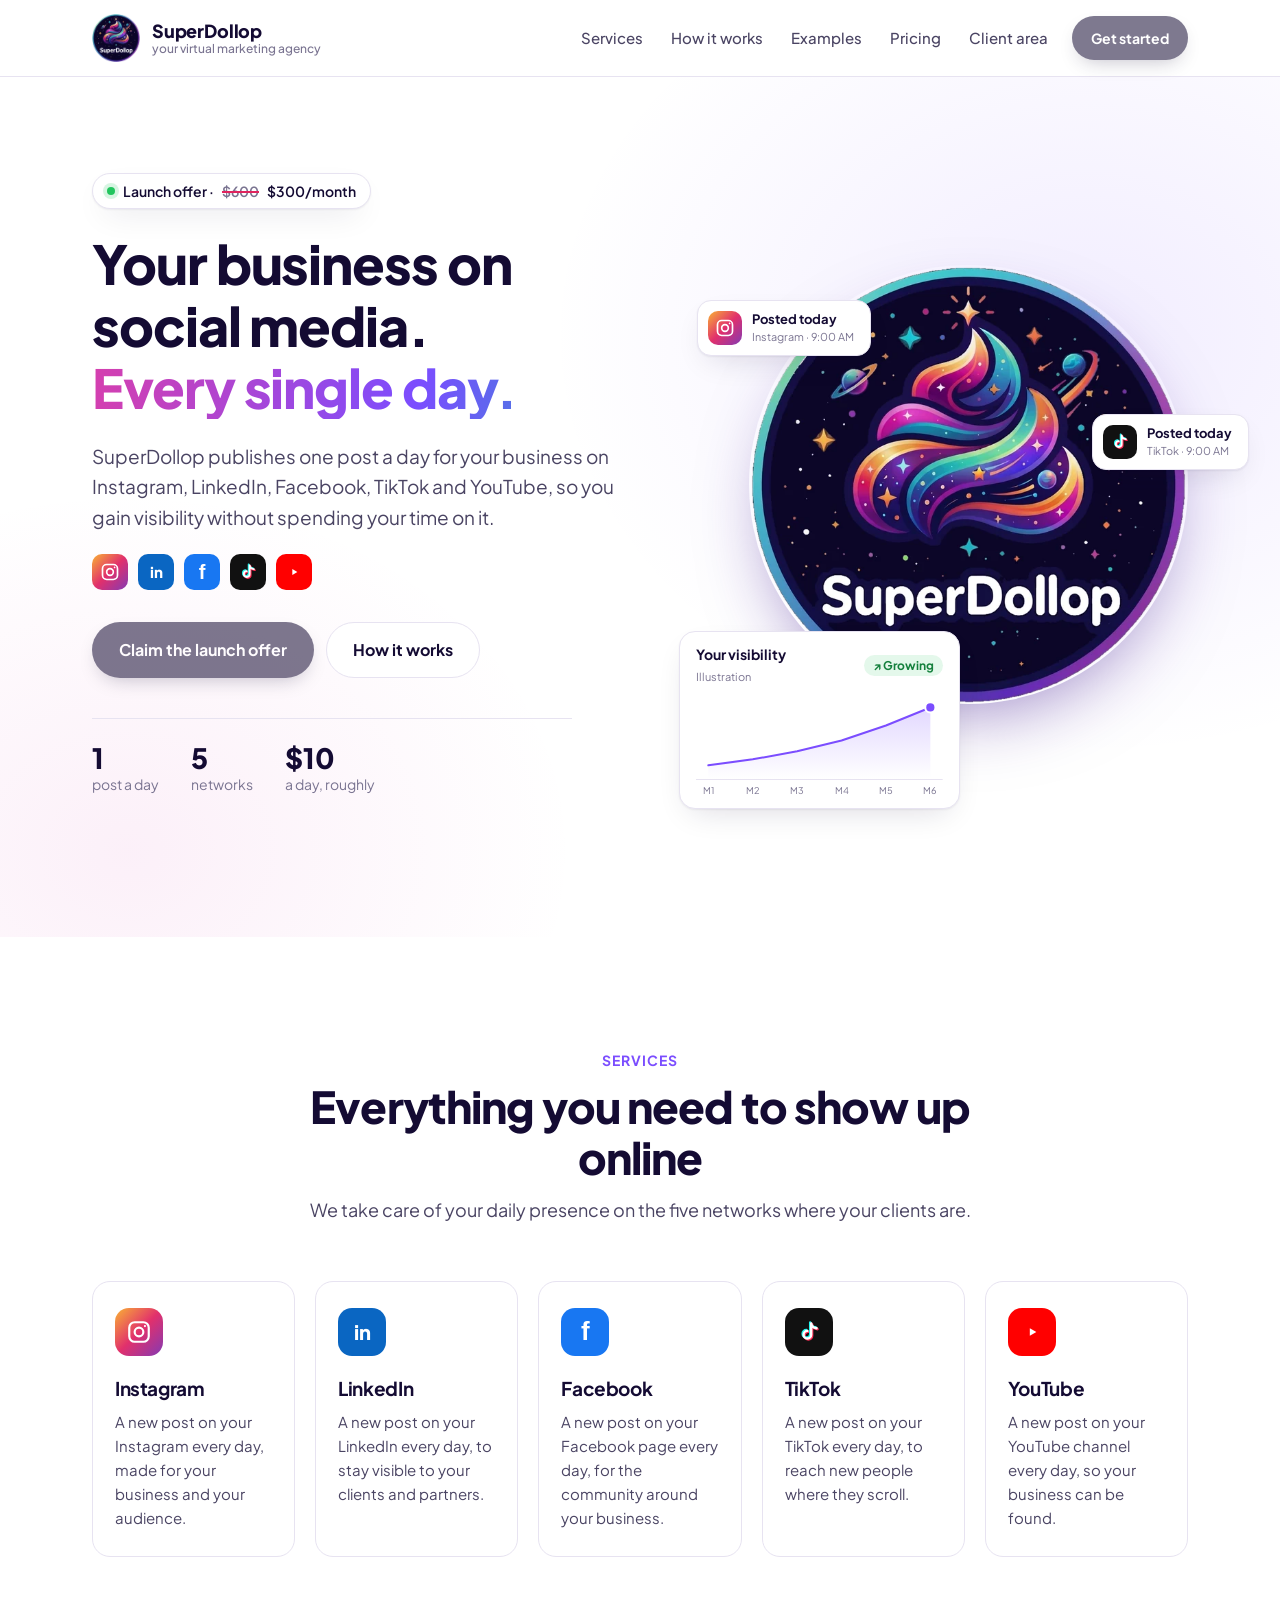
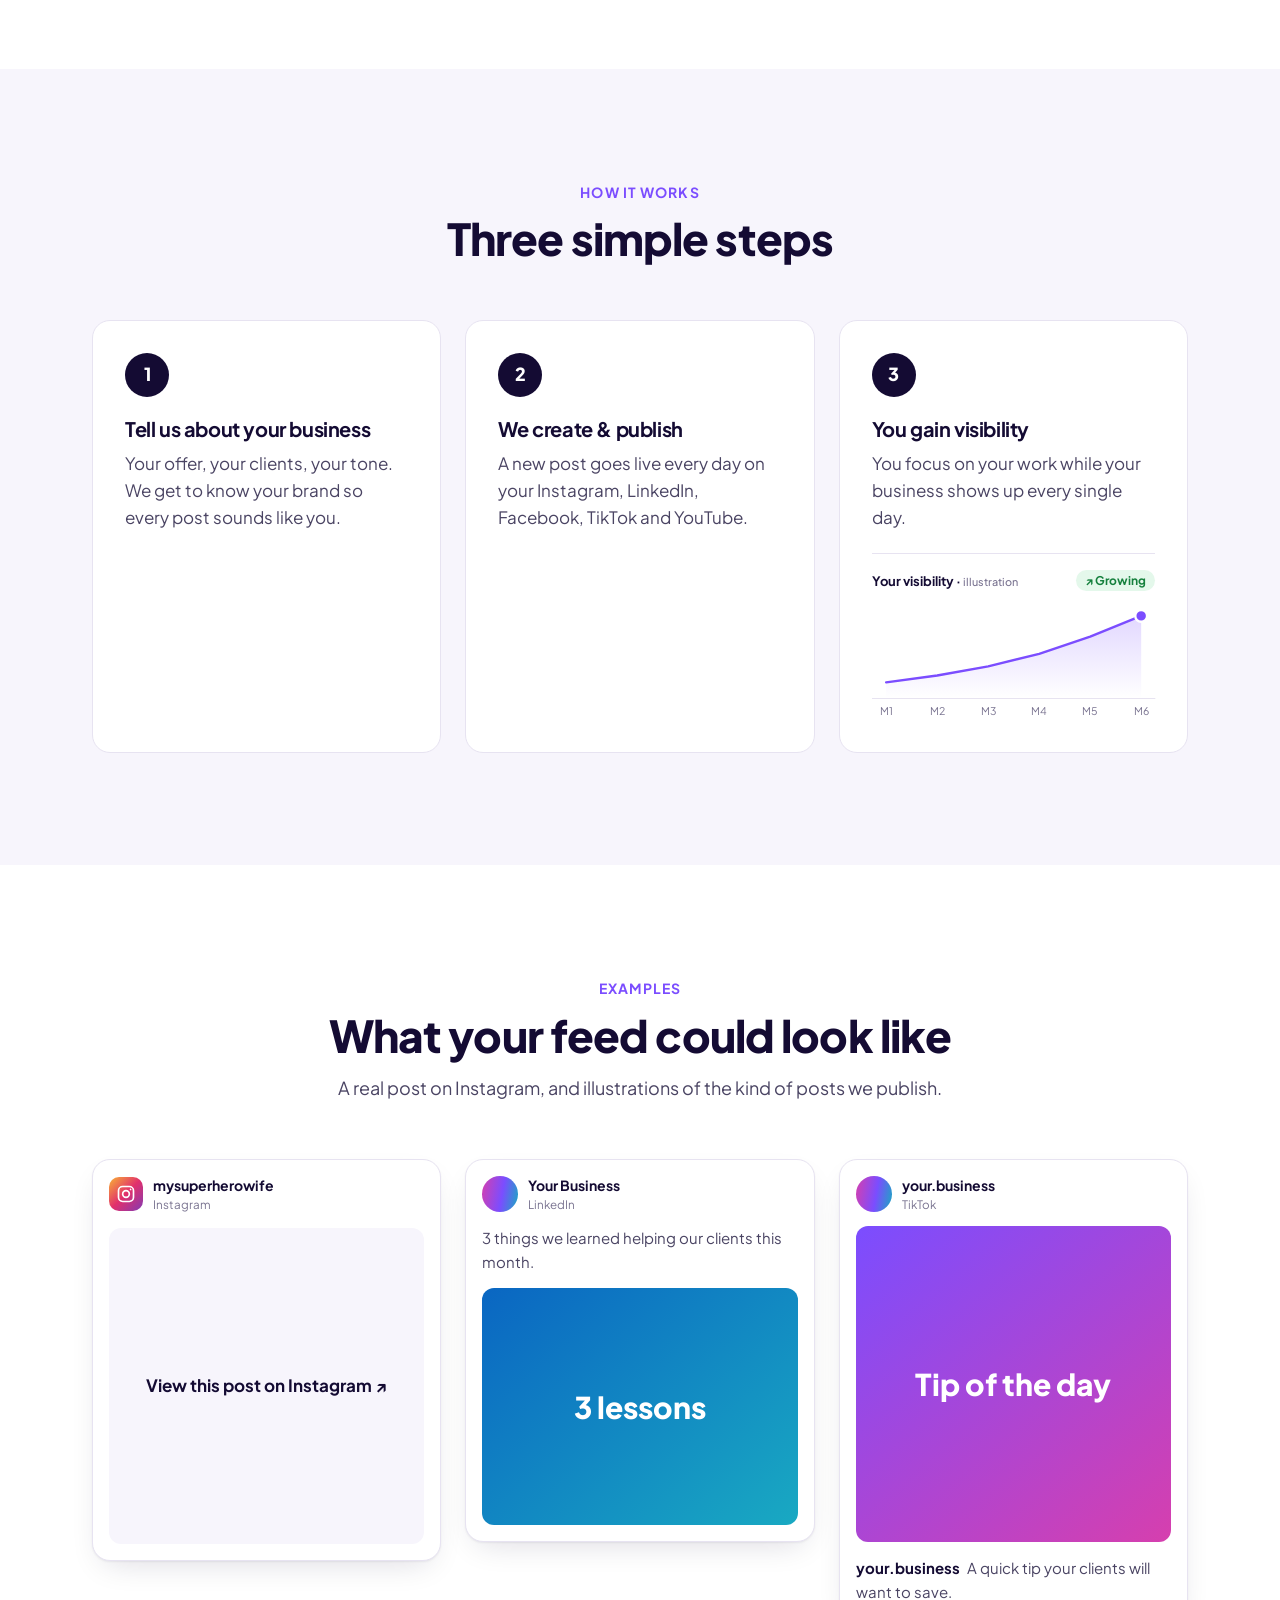
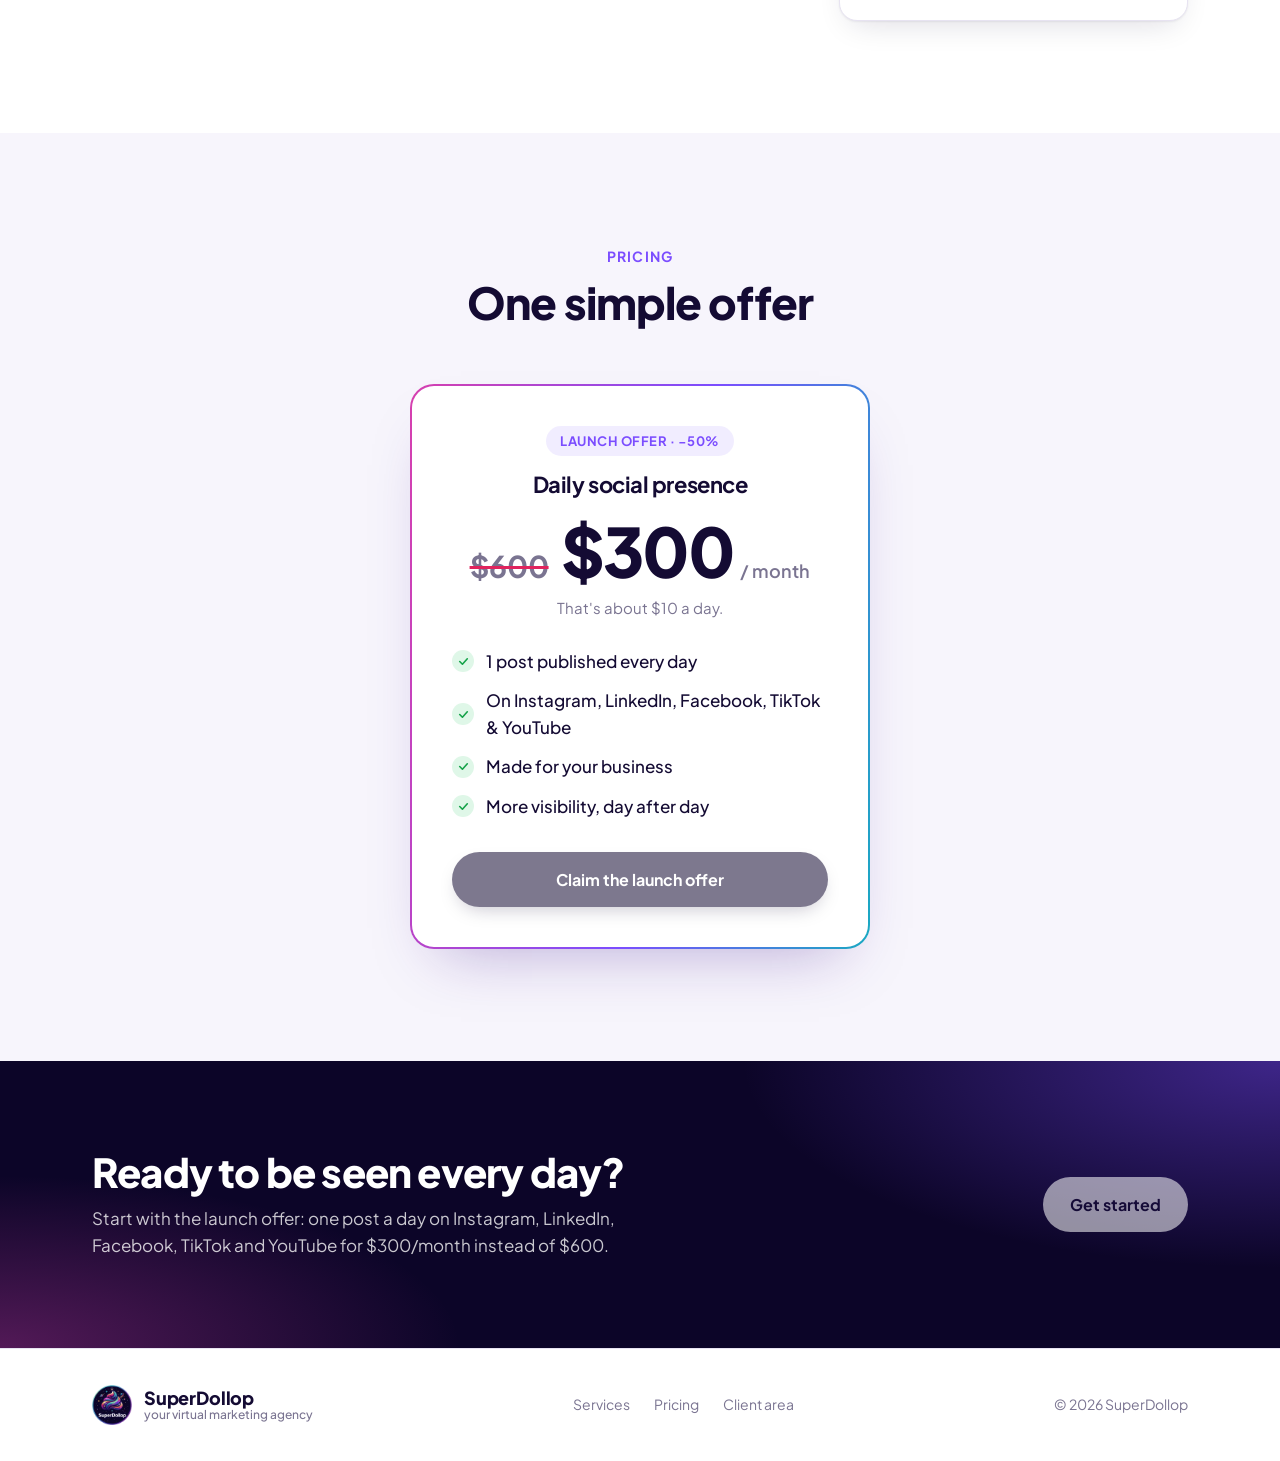
==== index.html @ 3afe3cc3 "Show launch offer as a promotion: $600 struck through, $300 Co-Authored-By: Claude Opus 5.5 <noreply" ====
<!doctype html>
<html lang="en">
<head>
  <meta charset="utf-8" />
  <meta name="viewport" content="width=device-width, initial-scale=1" />
  <title>Superdollop — Your virtual marketing agency</title>
  <meta name="description" content="Superdollop publishes one post a day for your business on Instagram, LinkedIn, Facebook, TikTok and YouTube. Launch offer: $300/month instead of $600." />
  <meta name="theme-color" content="#ffffff" />
  <meta property="og:type" content="website" />
  <meta property="og:title" content="Superdollop — Your virtual marketing agency" />
  <meta property="og:description" content="One post a day for your business on Instagram, LinkedIn, Facebook, TikTok and YouTube. Launch offer: $300/month instead of $600." />
  <meta property="og:image" content="https://prinzali143.github.io/superdollop/assets/og-image.jpg" />
  <meta name="twitter:card" content="summary_large_image" />
  <link rel="icon" href="assets/favicon-64.png?v=4" type="image/png" />
  <link rel="apple-touch-icon" href="assets/apple-touch-icon.png?v=4" />
  <link rel="preconnect" href="https://fonts.googleapis.com" />
  <link rel="preconnect" href="https://fonts.gstatic.com" crossorigin />
  <link href="https://fonts.googleapis.com/css2?family=Plus+Jakarta+Sans:wght@400;500;600;700;800&display=swap" rel="stylesheet" />
  <link rel="stylesheet" href="styles.css?v=7" />
</head>
<body>
  <header class="topbar">
    <div class="container topbar-inner">
      <a class="brand" href="#top" aria-label="Superdollop home">
        <img src="assets/logo-96.webp?v=4" alt="" width="48" height="48" />
        <span class="brand-text">
          <strong>SuperDollop</strong>
          <small>your virtual marketing agency</small>
        </span>
      </a>
      <nav class="nav" aria-label="Main">
        <a href="#services">Services</a>
        <a href="#how">How it works</a>
        <a href="#examples">Examples</a>
        <a href="#pricing">Pricing</a>
        <a data-link="client" href="#">Client area</a>
      </nav>
      <a class="btn btn-primary btn-sm" data-link="contact" href="#">Get started</a>
    </div>
  </header>

  <main id="top">
    <!-- HERO -->
    <section class="hero">
      <div class="container hero-inner">
        <div class="hero-copy">
          <p class="pill"><span class="dot"></span> Launch offer · <s class="was-sm">$600</s> $300/month</p>
          <h1>Your business on <span class="nowrap">social media.</span> <span class="grad">Every single day.</span></h1>
          <p class="lede">
            SuperDollop publishes one post a day for your business on Instagram, LinkedIn, Facebook, TikTok and YouTube,
            so you gain visibility without spending your time on it.
          </p>
          <ul class="net-row" aria-label="Networks">
            <li><span class="net net-ig" title="Instagram"><svg viewBox="0 0 24 24"><rect x="3" y="3" width="18" height="18" rx="5" /><circle cx="12" cy="12" r="4" /><circle cx="17.5" cy="6.5" r="1" /></svg></span></li>
            <li><span class="net net-in" title="LinkedIn">in</span></li>
            <li><span class="net net-fb" title="Facebook">f</span></li>
            <li><span class="net net-tt" title="TikTok"><svg viewBox="0 0 24 24"><path d="M14 4v10.5a3.5 3.5 0 1 1-3.5-3.5M14 4c.4 2.6 2.2 4.3 5 4.5" /></svg></span></li>
            <li><span class="net net-yt" title="YouTube"><svg viewBox="0 0 24 24"><path class="fill" d="M10 8.5v7l6-3.5z" /></svg></span></li>
          </ul>
          <div class="hero-actions">
            <a class="btn btn-primary" data-link="contact" href="#">Claim the launch offer</a>
            <a class="btn btn-ghost" href="#how">How it works</a>
          </div>
          <ul class="hero-facts">
            <li><strong>1</strong> post a day</li>
            <li><strong>5</strong> networks</li>
            <li><strong>$10</strong> a day, roughly</li>
          </ul>
        </div>

        <div class="hero-visual" aria-hidden="true">
          <div class="hero-badge">
            <img src="assets/logo.webp?v=4" alt="" width="640" height="640" />
          </div>
          <figure class="growth-card">
            <figcaption><span><strong>Your visibility</strong><small>Illustration</small></span><span class="trend">↗ Growing</span></figcaption>
            <svg viewBox="0 0 240 104" role="img" aria-label="Illustration: visibility rising month after month over six months">
              <defs><linearGradient id="growth-fill" x1="0" y1="0" x2="0" y2="1"><stop offset="0" stop-color="#7b4dff" stop-opacity="0.22" /><stop offset="1" stop-color="#7b4dff" stop-opacity="0" /></linearGradient></defs>
              <line class="base" x1="0" x2="240" y1="86" y2="86" />
              <path class="area" d="M12.0 72.3 L55.2 66.5 L98.4 58.7 L141.6 48.1 L184.8 33.5 L228.0 16.0 L228.0 86 L12.0 86 Z" />
              <path class="line" d="M12.0 72.3 L55.2 66.5 L98.4 58.7 L141.6 48.1 L184.8 33.5 L228.0 16.0" />
              <circle class="end" cx="228.0" cy="16.0" r="5" />
              <g class="pt"><rect x="-9.6" y="0" width="43.2" height="100" /><circle cx="12.0" cy="72.3" r="4" /><title>Month 1: visibility growing</title></g>
              <g class="pt"><rect x="33.6" y="0" width="43.2" height="100" /><circle cx="55.2" cy="66.5" r="4" /><title>Month 2: visibility growing</title></g>
              <g class="pt"><rect x="76.8" y="0" width="43.2" height="100" /><circle cx="98.4" cy="58.7" r="4" /><title>Month 3: visibility growing</title></g>
              <g class="pt"><rect x="120.0" y="0" width="43.2" height="100" /><circle cx="141.6" cy="48.1" r="4" /><title>Month 4: visibility growing</title></g>
              <g class="pt"><rect x="163.2" y="0" width="43.2" height="100" /><circle cx="184.8" cy="33.5" r="4" /><title>Month 5: visibility growing</title></g>
              <g class="pt"><rect x="206.4" y="0" width="43.2" height="100" /><circle cx="228.0" cy="16.0" r="4" /><title>Month 6: visibility growing</title></g>
              <g class="axis"><text x="12.0" y="100" text-anchor="middle">M1</text><text x="55.2" y="100" text-anchor="middle">M2</text><text x="98.4" y="100" text-anchor="middle">M3</text><text x="141.6" y="100" text-anchor="middle">M4</text><text x="184.8" y="100" text-anchor="middle">M5</text><text x="228.0" y="100" text-anchor="middle">M6</text></g>
            </svg>
          </figure>
          <div class="float-card float-ig">
            <span class="net net-ig"><svg viewBox="0 0 24 24"><rect x="3" y="3" width="18" height="18" rx="5" /><circle cx="12" cy="12" r="4" /><circle cx="17.5" cy="6.5" r="1" /></svg></span>
            <span><strong>Posted today</strong><small>Instagram · 9:00 AM</small></span>
          </div>
          <div class="float-card float-in">
            <span class="net net-tt"><svg viewBox="0 0 24 24"><path d="M14 4v10.5a3.5 3.5 0 1 1-3.5-3.5M14 4c.4 2.6 2.2 4.3 5 4.5" /></svg></span>
            <span><strong>Posted today</strong><small>TikTok · 9:00 AM</small></span>
          </div>
        </div>
      </div>
    </section>

    <!-- SERVICES -->
    <section class="section" id="services">
      <div class="container">
        <header class="section-head reveal">
          <p class="kicker">Services</p>
          <h2>Everything you need to show up online</h2>
          <p class="section-lede">We take care of your daily presence on the five networks where your clients are.</p>
        </header>
        <div class="grid-5">
          <article class="card reveal">
            <span class="net net-lg net-ig"><svg viewBox="0 0 24 24"><rect x="3" y="3" width="18" height="18" rx="5" /><circle cx="12" cy="12" r="4" /><circle cx="17.5" cy="6.5" r="1" /></svg></span>
            <h3>Instagram</h3>
            <p>A new post on your Instagram every day, made for your business and your audience.</p>
          </article>
          <article class="card reveal">
            <span class="net net-lg net-in">in</span>
            <h3>LinkedIn</h3>
            <p>A new post on your LinkedIn every day, to stay visible to your clients and partners.</p>
          </article>
          <article class="card reveal">
            <span class="net net-lg net-fb">f</span>
            <h3>Facebook</h3>
            <p>A new post on your Facebook page every day, for the community around your business.</p>
          </article>
          <article class="card reveal">
            <span class="net net-lg net-tt"><svg viewBox="0 0 24 24"><path d="M14 4v10.5a3.5 3.5 0 1 1-3.5-3.5M14 4c.4 2.6 2.2 4.3 5 4.5" /></svg></span>
            <h3>TikTok</h3>
            <p>A new post on your TikTok every day, to reach new people where they scroll.</p>
          </article>
          <article class="card reveal">
            <span class="net net-lg net-yt"><svg viewBox="0 0 24 24"><path class="fill" d="M10 8.5v7l6-3.5z" /></svg></span>
            <h3>YouTube</h3>
            <p>A new post on your YouTube channel every day, so your business can be found.</p>
          </article>
        </div>
      </div>
    </section>

    <!-- HOW IT WORKS -->
    <section class="section section-tint" id="how">
      <div class="container">
        <header class="section-head reveal">
          <p class="kicker">How it works</p>
          <h2>Three simple steps</h2>
        </header>
        <ol class="steps">
          <li class="step reveal">
            <span class="step-num">1</span>
            <h3>Tell us about your business</h3>
            <p>Your offer, your clients, your tone. We get to know your brand so every post sounds like you.</p>
          </li>
          <li class="step reveal">
            <span class="step-num">2</span>
            <h3>We create &amp; publish</h3>
            <p>A new post goes live every day on your Instagram, LinkedIn, Facebook, TikTok and YouTube.</p>
          </li>
          <li class="step reveal">
            <span class="step-num">3</span>
            <h3>You gain visibility</h3>
            <p>You focus on your work while your business shows up every single day.</p>
            <figure class="step-chart">
              <figcaption><span>Your visibility · <small>illustration</small></span><span class="trend">↗ Growing</span></figcaption>
              <svg viewBox="0 0 240 104" role="img" aria-label="Illustration: your visibility rising month after month over six months">
              <defs><linearGradient id="growth-fill-step" x1="0" y1="0" x2="0" y2="1"><stop offset="0" stop-color="#7b4dff" stop-opacity="0.22" /><stop offset="1" stop-color="#7b4dff" stop-opacity="0" /></linearGradient></defs>
              <line class="base" x1="0" x2="240" y1="86" y2="86" />
              <path class="area" d="M12.0 72.3 L55.2 66.5 L98.4 58.7 L141.6 48.1 L184.8 33.5 L228.0 16.0 L228.0 86 L12.0 86 Z" />
              <path class="line" d="M12.0 72.3 L55.2 66.5 L98.4 58.7 L141.6 48.1 L184.8 33.5 L228.0 16.0" />
              <circle class="end" cx="228.0" cy="16.0" r="5" />
              <g class="pt"><rect x="-9.6" y="0" width="43.2" height="100" /><circle cx="12.0" cy="72.3" r="4" /><title>Month 1: visibility growing</title></g>
              <g class="pt"><rect x="33.6" y="0" width="43.2" height="100" /><circle cx="55.2" cy="66.5" r="4" /><title>Month 2: visibility growing</title></g>
              <g class="pt"><rect x="76.8" y="0" width="43.2" height="100" /><circle cx="98.4" cy="58.7" r="4" /><title>Month 3: visibility growing</title></g>
              <g class="pt"><rect x="120.0" y="0" width="43.2" height="100" /><circle cx="141.6" cy="48.1" r="4" /><title>Month 4: visibility growing</title></g>
              <g class="pt"><rect x="163.2" y="0" width="43.2" height="100" /><circle cx="184.8" cy="33.5" r="4" /><title>Month 5: visibility growing</title></g>
              <g class="pt"><rect x="206.4" y="0" width="43.2" height="100" /><circle cx="228.0" cy="16.0" r="4" /><title>Month 6: visibility growing</title></g>
              <g class="axis"><text x="12.0" y="100" text-anchor="middle">M1</text><text x="55.2" y="100" text-anchor="middle">M2</text><text x="98.4" y="100" text-anchor="middle">M3</text><text x="141.6" y="100" text-anchor="middle">M4</text><text x="184.8" y="100" text-anchor="middle">M5</text><text x="228.0" y="100" text-anchor="middle">M6</text></g>
            </svg>
            </figure>
          </li>
        </ol>
      </div>
    </section>

    <!-- EXAMPLES -->
    <section class="section" id="examples">
      <div class="container">
        <header class="section-head reveal">
          <p class="kicker">Examples</p>
          <h2>What your feed could look like</h2>
          <p class="section-lede">A real post on Instagram, and illustrations of the kind of posts we publish.</p>
        </header>
        <div class="grid-3">
          <article class="post post-real reveal" aria-label="Instagram post by mysuperherowife">
            <blockquote class="instagram-media" data-instgrm-permalink="https://www.instagram.com/p/DfItyk1D-vK/" data-instgrm-version="14">
              <a class="post-fallback" href="https://www.instagram.com/p/DfItyk1D-vK/" target="_blank" rel="noopener">
                <span class="post-head"><span class="net net-ig"><svg viewBox="0 0 24 24"><rect x="3" y="3" width="18" height="18" rx="5" /><circle cx="12" cy="12" r="4" /><circle cx="17.5" cy="6.5" r="1" /></svg></span><span><strong>mysuperherowife</strong><small>Instagram</small></span></span>
                <span class="post-fallback-cta">View this post on Instagram ↗</span>
              </a>
            </blockquote>
          </article>
          <article class="post reveal" aria-label="Example LinkedIn post">
            <div class="post-head"><span class="avatar"></span><span><strong>Your Business</strong><small>LinkedIn</small></span></div>
            <p class="post-text">3 things we learned helping our clients this month.</p>
            <div class="post-media media-b"><span>3 lessons</span></div>
          </article>
          <article class="post reveal" aria-label="Example TikTok post">
            <div class="post-head"><span class="avatar"></span><span><strong>your.business</strong><small>TikTok</small></span></div>
            <div class="post-media media-c"><span>Tip of the day</span></div>
            <p class="post-text"><strong>your.business</strong> A quick tip your clients will want to save.</p>
          </article>
        </div>
      </div>
    </section>

    <!-- PRICING -->
    <section class="section section-tint" id="pricing">
      <div class="container">
        <header class="section-head reveal">
          <p class="kicker">Pricing</p>
          <h2>One simple offer</h2>
        </header>
        <div class="price-card reveal">
          <p class="badge">Launch offer · −50%</p>
          <h3>Daily social presence</h3>
          <p class="price"><s class="was" aria-label="Regular price $600">$600</s><span class="amount">$300</span><span class="per">/ month</span></p>
          <p class="price-note">That's about $10 a day.</p>
          <ul class="perks">
            <li>1 post published every day</li>
            <li>On Instagram, LinkedIn, Facebook, TikTok &amp; YouTube</li>
            <li>Made for your business</li>
            <li>More visibility, day after day</li>
          </ul>
          <a class="btn btn-primary btn-block" data-link="contact" href="#">Claim the launch offer</a>
        </div>
      </div>
    </section>

    <!-- CTA -->
    <section class="cta-band">
      <div class="container cta-inner reveal">
        <div>
          <h2>Ready to be seen every day?</h2>
          <p>Start with the launch offer: one post a day on Instagram, LinkedIn, Facebook, TikTok and YouTube for $300/month instead of $600.</p>
        </div>
        <a class="btn btn-light" data-link="contact" href="#">Get started</a>
      </div>
    </section>
  </main>

  <footer class="footer">
    <div class="container footer-inner">
      <a class="brand" href="#top" aria-label="Superdollop home">
        <img src="assets/logo-96.webp?v=4" alt="" width="40" height="40" loading="lazy" />
        <span class="brand-text"><strong>SuperDollop</strong><small>your virtual marketing agency</small></span>
      </a>
      <nav class="footer-nav" aria-label="Footer">
        <a href="#services">Services</a>
        <a href="#pricing">Pricing</a>
        <a data-link="client" href="#">Client area</a>
      </nav>
      <p>© <span id="year"></span> SuperDollop</p>
    </div>
  </footer>

  <script src="config.js?v=4"></script>
  <script src="main.js?v=4"></script>
  <script async src="https://www.instagram.com/embed.js"></script>
</body>
</html>
---- styles.css ----
:root {
  --bg: #ffffff;
  --tint: #f7f5fc;
  --ink: #140b33;
  --body: #4a4463;
  --muted: #7a7491;
  --line: #e7e3f1;
  --navy: #0c0528;
  --magenta: #d63fae;
  --violet: #7b4dff;
  --cyan: #19a9c2;
  --grad: linear-gradient(100deg, var(--magenta), var(--violet) 55%, var(--cyan));
  --radius: 18px;
  --shadow: 0 1px 2px rgba(20, 11, 51, 0.06), 0 12px 32px -12px rgba(20, 11, 51, 0.16);
  --font: "Plus Jakarta Sans", system-ui, -apple-system, sans-serif;
}

*,
*::before,
*::after { box-sizing: border-box; }

html { scroll-behavior: smooth; scroll-padding-top: 84px; }

body {
  margin: 0;
  background: var(--bg);
  color: var(--body);
  font-family: var(--font);
  font-size: 17px;
  line-height: 1.6;
  -webkit-font-smoothing: antialiased;
  overflow-x: hidden;
}

img { display: block; max-width: 100%; height: auto; }
h1, h2, h3 { color: var(--ink); line-height: 1.15; letter-spacing: -0.02em; margin: 0; }
p { margin: 0; }
a { color: inherit; }

.container {
  width: 100%;
  max-width: 1160px;
  margin: 0 auto;
  padding: 0 clamp(16px, 4vw, 32px);
}

/* ---------- buttons ---------- */
.btn {
  display: inline-flex;
  align-items: center;
  justify-content: center;
  gap: 8px;
  padding: 14px 26px;
  border-radius: 999px;
  font-weight: 700;
  font-size: 16px;
  text-decoration: none;
  white-space: nowrap;
  border: 1.5px solid transparent;
  transition: transform 0.2s, box-shadow 0.2s, background-color 0.2s, border-color 0.2s;
  cursor: pointer;
}
.btn:hover { transform: translateY(-1px); }
.btn-primary {
  background: var(--ink);
  color: #fff;
  box-shadow: 0 8px 20px -8px rgba(20, 11, 51, 0.5);
}
.btn-primary:hover { background: #2a1c5c; }
.btn-ghost { border-color: var(--line); color: var(--ink); background: #fff; }
.btn-ghost:hover { border-color: var(--ink); }
.btn-light { background: #fff; color: var(--ink); }
.btn-sm { padding: 10px 18px; font-size: 14px; }
.btn-block { width: 100%; }
.btn[aria-disabled="true"] { opacity: 0.55; cursor: not-allowed; transform: none; }

/* ---------- header ---------- */
.topbar {
  position: sticky;
  top: 0;
  z-index: 20;
  background: rgba(255, 255, 255, 0.86);
  backdrop-filter: saturate(1.6) blur(14px);
  border-bottom: 1px solid var(--line);
}
.topbar-inner { display: flex; align-items: center; gap: 24px; height: 76px; }

.brand { display: flex; align-items: center; gap: 12px; text-decoration: none; }
.brand img { width: 48px; height: 48px; }
.brand-text { display: flex; flex-direction: column; line-height: 1.2; }
.brand-text strong { color: var(--ink); font-size: 18px; font-weight: 800; letter-spacing: -0.01em; }
.brand-text small { color: var(--muted); font-size: 12px; font-weight: 500; }

.nav { display: flex; gap: 28px; margin-left: auto; }
.nav a { text-decoration: none; font-size: 15px; font-weight: 500; color: var(--body); transition: color 0.2s; }
.nav a:hover { color: var(--ink); }
.nav a[aria-disabled="true"] { opacity: 0.5; }

/* ---------- hero ---------- */
.hero {
  position: relative;
  padding: clamp(48px, 8vw, 96px) 0 clamp(96px, 11vw, 150px);
  background:
    radial-gradient(60% 70% at 85% 30%, rgba(123, 77, 255, 0.10), transparent 70%),
    radial-gradient(50% 60% at 10% 90%, rgba(214, 63, 174, 0.08), transparent 70%);
}
.hero-inner {
  display: grid;
  grid-template-columns: minmax(0, 1.15fr) minmax(0, 0.85fr);
  align-items: center;
  gap: clamp(32px, 5vw, 72px);
}

.pill {
  display: inline-flex;
  align-items: center;
  gap: 8px;
  padding: 6px 14px;
  border-radius: 999px;
  background: #fff;
  border: 1px solid var(--line);
  color: var(--ink);
  font-size: 14px;
  font-weight: 600;
  box-shadow: var(--shadow);
}
.dot { width: 8px; height: 8px; border-radius: 50%; background: #22c55e; box-shadow: 0 0 0 4px rgba(34, 197, 94, 0.18); }

.hero h1 { margin-top: 24px; font-size: clamp(34px, 4.2vw, 54px); font-weight: 800; }
.hero h1 .grad { display: block; }
.nowrap { white-space: nowrap; }
.grad { background: var(--grad); -webkit-background-clip: text; background-clip: text; color: transparent; }
.lede { margin-top: 22px; max-width: 540px; font-size: clamp(17px, 1.5vw, 19px); }
.hero-actions { display: flex; flex-wrap: wrap; gap: 12px; margin-top: 32px; }

.hero-facts { display: flex; gap: 32px; margin: 40px 0 0; padding: 24px 0 0; list-style: none; border-top: 1px solid var(--line); max-width: 480px; }
.hero-facts li { font-size: 14px; color: var(--muted); }
.hero-facts strong { display: block; font-size: 28px; font-weight: 800; color: var(--ink); line-height: 1.1; }

.hero-visual { position: relative; width: min(100%, 440px); justify-self: center; }
.hero-badge { border-radius: 50%; box-shadow: 0 30px 70px -24px rgba(60, 20, 140, 0.5); }
.hero-badge img { width: 100%; }

.float-card {
  position: absolute;
  display: flex;
  align-items: center;
  gap: 10px;
  padding: 10px 16px 10px 10px;
  background: #fff;
  border: 1px solid var(--line);
  border-radius: 14px;
  box-shadow: var(--shadow);
  font-size: 13px;
  line-height: 1.3;
  animation: bob 6s ease-in-out infinite;
}
.float-card strong { display: block; color: var(--ink); }
.float-card small { color: var(--muted); }
.float-ig { top: 8%; left: -12%; }
.float-in { top: 34%; right: -14%; animation-delay: -3s; }

/* illustrative growth chart, overlapping the badge */
.growth-card {
  position: absolute;
  left: -16%;
  bottom: -24%;
  width: 64%;
  margin: 0;
  padding: 14px 16px 10px;
  background: #fff;
  border: 1px solid var(--line);
  border-radius: 16px;
  box-shadow: var(--shadow);
}
.growth-card figcaption,
.step-chart figcaption { display: flex; align-items: center; justify-content: space-between; gap: 8px; line-height: 1.25; }
.growth-card figcaption strong { display: block; color: var(--ink); font-size: 14px; }
.growth-card figcaption small { color: var(--muted); font-size: 11px; }
.trend { padding: 3px 9px; border-radius: 999px; background: rgba(34, 197, 94, 0.12); color: #15803d; font-size: 12px; font-weight: 700; white-space: nowrap; }
.step-chart { margin: 22px 0 0; padding-top: 16px; border-top: 1px solid var(--line); }
.step-chart figcaption { color: var(--ink); font-size: 13px; font-weight: 700; }
.step-chart small { color: var(--muted); font-weight: 500; }
.growth-card svg,
.step-chart svg { display: block; width: 100%; height: auto; margin-top: 6px; overflow: visible; }
.growth-card .base,
.step-chart .base { stroke: var(--line); stroke-width: 1; }
.growth-card .area { fill: url(#growth-fill); }
.step-chart .area { fill: url(#growth-fill-step); }
.growth-card .line,
.step-chart .line { fill: none; stroke: #7b4dff; stroke-width: 2; stroke-linejoin: round; stroke-linecap: round; }
.growth-card .end,
.step-chart .end { fill: #7b4dff; stroke: #fff; stroke-width: 2; }
.growth-card .pt rect,
.step-chart .pt rect { fill: transparent; }
.growth-card .pt circle,
.step-chart .pt circle { fill: #7b4dff; stroke: #fff; stroke-width: 2; opacity: 0; transition: opacity 0.15s; }
.growth-card .pt:hover circle,
.step-chart .pt:hover circle { opacity: 1; }
.growth-card .axis text,
.step-chart .axis text { fill: var(--muted); font-size: 9px; font-family: var(--font); }
@keyframes bob { 50% { transform: translateY(-8px); } }

/* network marks */
.net {
  display: grid;
  place-items: center;
  flex: none;
  width: 34px;
  height: 34px;
  border-radius: 10px;
  color: #fff;
  font-weight: 800;
  font-size: 15px;
}
.net svg { width: 20px; height: 20px; fill: none; stroke: #fff; stroke-width: 2; stroke-linecap: round; }
.net-ig { background: linear-gradient(135deg, #f9b234, #e1306c 50%, #833ab4); }
.net-ig svg circle:last-child { fill: #fff; stroke: none; }
.net-in { background: #0a66c2; }
.net-fb { background: #1877f2; font-family: Arial, sans-serif; font-size: 20px; }
.net-tt { background: #111; }
.net-tt svg { stroke: #fff; stroke-width: 2.2; filter: drop-shadow(-1px -1px 0 #25f4ee) drop-shadow(1px 1px 0 #fe2c55); }
.net-yt { background: #ff0000; }
.net-yt svg path.fill { fill: #fff; stroke: none; }
.net-lg.net-fb { font-size: 26px; }

.net-row { display: flex; gap: 10px; margin: 22px 0 0; padding: 0; list-style: none; }
.net-row .net { width: 36px; height: 36px; }
.net-lg { width: 48px; height: 48px; border-radius: 14px; font-size: 20px; }
.net-lg svg { width: 26px; height: 26px; }

/* ---------- sections ---------- */
.section { padding: clamp(64px, 9vw, 112px) 0; }
.section-tint { background: var(--tint); }
.section-head { max-width: 760px; margin: 0 auto clamp(36px, 5vw, 56px); text-align: center; }
.kicker { color: var(--violet); font-size: 14px; font-weight: 700; letter-spacing: 0.08em; text-transform: uppercase; }
.section-head h2 { margin-top: 10px; font-size: clamp(30px, 3.6vw, 44px); font-weight: 800; }
.section-lede { margin-top: 14px; font-size: 18px; }

.grid-3 { display: grid; grid-template-columns: repeat(3, minmax(0, 1fr)); gap: 24px; }
.grid-5 { display: grid; grid-template-columns: repeat(5, minmax(0, 1fr)); gap: 20px; }
.grid-5 .card { padding: 26px 22px; }
.grid-5 .card h3 { font-size: 19px; }
.grid-5 .card p { font-size: 15px; }

.card {
  padding: 32px;
  background: #fff;
  border: 1px solid var(--line);
  border-radius: var(--radius);
  transition: transform 0.25s, box-shadow 0.25s;
}
.card:hover { transform: translateY(-4px); box-shadow: var(--shadow); }
.card h3 { margin-top: 22px; font-size: 21px; }
.card p { margin-top: 10px; }

/* steps */
.steps { display: grid; grid-template-columns: repeat(3, minmax(0, 1fr)); gap: 24px; margin: 0; padding: 0; list-style: none; counter-reset: none; }
.step { position: relative; padding: 32px; background: #fff; border-radius: var(--radius); border: 1px solid var(--line); }
.step-num {
  display: grid;
  place-items: center;
  width: 44px;
  height: 44px;
  border-radius: 50%;
  background: var(--ink);
  color: #fff;
  font-weight: 800;
  font-size: 18px;
}
.step h3 { margin-top: 20px; font-size: 20px; }
.step p { margin-top: 10px; }

/* example posts */
.post {
  display: flex;
  flex-direction: column;
  gap: 14px;
  padding: 16px;
  background: #fff;
  border: 1px solid var(--line);
  border-radius: var(--radius);
  box-shadow: var(--shadow);
}
.post-head { display: flex; align-items: center; gap: 10px; font-size: 14px; line-height: 1.3; }
.post-head strong { display: block; color: var(--ink); }
.post-head small { color: var(--muted); }
.avatar { width: 36px; height: 36px; border-radius: 50%; background: var(--grad); flex: none; }
.post-media {
  display: grid;
  place-items: center;
  aspect-ratio: 1;
  border-radius: 12px;
  color: #fff;
  font-size: clamp(22px, 2.4vw, 30px);
  font-weight: 800;
  text-align: center;
  padding: 16px;
}
.media-a { background: linear-gradient(140deg, #f9b234, #e1306c); }
.media-b { background: linear-gradient(140deg, #0a66c2, #19a9c2); aspect-ratio: 4 / 3; }
.media-c { background: linear-gradient(140deg, #7b4dff, #d63fae); }
.post-text { font-size: 15px; }

/* real Instagram post: Instagram's embed replaces the blockquote with an iframe */
#examples .grid-3 { align-items: start; }
.post-real { padding: 0; overflow: hidden; }
.post-real .instagram-media,
.post-real iframe { margin: 0 !important; min-width: 0 !important; width: 100% !important; max-width: 100% !important; border: 0 !important; border-radius: 0 !important; box-shadow: none !important; }
.post-fallback { display: flex; flex-direction: column; gap: 16px; padding: 16px; text-decoration: none; }
.post-fallback-cta { display: grid; place-items: center; aspect-ratio: 1; border-radius: 12px; background: var(--tint); color: var(--ink); font-weight: 700; }
.post-text strong { color: var(--ink); margin-right: 4px; }

/* pricing */
.price-card {
  max-width: 460px;
  margin: 0 auto;
  padding: 40px;
  background: #fff;
  border-radius: 24px;
  border: 2px solid transparent;
  background-image: linear-gradient(#fff, #fff), var(--grad);
  background-origin: border-box;
  background-clip: padding-box, border-box;
  box-shadow: 0 30px 60px -30px rgba(60, 20, 140, 0.35);
  text-align: center;
}
.badge {
  display: inline-block;
  padding: 5px 14px;
  border-radius: 999px;
  background: rgba(123, 77, 255, 0.1);
  color: var(--violet);
  font-size: 13px;
  font-weight: 700;
  letter-spacing: 0.04em;
  text-transform: uppercase;
}
.price-card h3 { margin-top: 16px; font-size: 22px; }
.price { display: flex; align-items: baseline; justify-content: center; gap: 6px; margin-top: 18px; }
.amount { color: var(--ink); font-size: clamp(52px, 7vw, 68px); font-weight: 800; letter-spacing: -0.03em; line-height: 1; }
.was { margin-right: 6px; color: var(--muted); font-size: clamp(24px, 3vw, 30px); font-weight: 700; text-decoration: line-through; text-decoration-color: #e0245e; text-decoration-thickness: 3px; }
.was-sm { color: var(--muted); font-weight: 600; text-decoration: line-through; text-decoration-color: #e0245e; text-decoration-thickness: 2px; }
.per { color: var(--muted); font-size: 18px; font-weight: 600; white-space: nowrap; }
.price-note { margin-top: 6px; color: var(--muted); font-size: 15px; }
.perks { margin: 28px 0 32px; padding: 0; list-style: none; text-align: left; display: grid; gap: 12px; }
.perks li { display: flex; align-items: center; gap: 12px; color: var(--ink); font-weight: 500; }
.perks li::before {
  content: "";
  flex: none;
  width: 22px;
  height: 22px;
  border-radius: 50%;
  background: rgba(34, 197, 94, 0.14) url("data:image/svg+xml,%3Csvg xmlns='http://www.w3.org/2000/svg' viewBox='0 0 24 24' fill='none' stroke='%2316a34a' stroke-width='3' stroke-linecap='round' stroke-linejoin='round'%3E%3Cpath d='M5 12l5 5 9-10'/%3E%3C/svg%3E") center / 13px no-repeat;
}

/* CTA band */
.cta-band { padding: clamp(56px, 7vw, 88px) 0; background: var(--navy); background-image: radial-gradient(70% 120% at 100% 0%, rgba(123, 77, 255, 0.45), transparent 60%), radial-gradient(60% 100% at 0% 100%, rgba(214, 63, 174, 0.35), transparent 60%); }
.cta-inner { display: flex; align-items: center; justify-content: space-between; gap: 32px; }
.cta-band h2 { color: #fff; font-size: clamp(28px, 3.4vw, 40px); font-weight: 800; }
.cta-band p { margin-top: 10px; color: rgba(255, 255, 255, 0.78); max-width: 560px; }

/* footer */
.footer { padding: 36px 0; border-top: 1px solid var(--line); font-size: 14px; color: var(--muted); }
.footer-inner { display: flex; align-items: center; justify-content: space-between; gap: 24px; flex-wrap: wrap; }
.footer .brand img { width: 40px; height: 40px; }
.footer-nav { display: flex; gap: 24px; }
.footer-nav a { text-decoration: none; }
.footer-nav a:hover { color: var(--ink); }

/* reveal */
.reveal { opacity: 0; transform: translateY(16px); transition: opacity 0.7s ease, transform 0.7s ease; }
.reveal.is-in { opacity: 1; transform: none; }

/* ---------- responsive ---------- */
@media (max-width: 960px) {
  .nav { display: none; }
  .topbar-inner > .btn { margin-left: auto; }
  .hero-inner { grid-template-columns: 1fr; text-align: center; }
  .hero-copy { display: flex; flex-direction: column; align-items: center; }
  .lede { margin-left: auto; margin-right: auto; }
  .hero-actions { justify-content: center; }
  .hero-facts { justify-content: center; width: 100%; }
  .hero-visual { width: min(80%, 360px); order: -1; }
  .float-ig { left: -14%; }
  .float-in { right: -14%; }
  .net-row { justify-content: center; }
  /* stacked under the badge instead of overlapping it */
  .growth-card { position: relative; left: auto; bottom: auto; width: 100%; margin-top: 20px; text-align: left; }
  .grid-5 { grid-template-columns: repeat(2, minmax(0, 1fr)); }
  .grid-3, .steps { grid-template-columns: 1fr; max-width: 520px; margin-left: auto; margin-right: auto; }
  .cta-inner { flex-direction: column; text-align: center; }
}

@media (max-width: 520px) {
  /* the hero already has the call to action; the header keeps the brand and tagline */
  .topbar-inner > .btn { display: none; }
  .hero-facts { gap: 20px; }
  .float-card { padding: 8px 12px 8px 8px; font-size: 12px; }
  .float-ig { left: -8%; top: -2%; }
  .float-in { right: -8%; top: 30%; }
  .grid-5 { grid-template-columns: 1fr; max-width: 520px; margin-left: auto; margin-right: auto; }
  .price-card { padding: 32px 24px; }
}

@media (prefers-reduced-motion: reduce) {
  html { scroll-behavior: auto; }
  .reveal { opacity: 1; transform: none; transition: none; }
  .float-card { animation: none; }
}
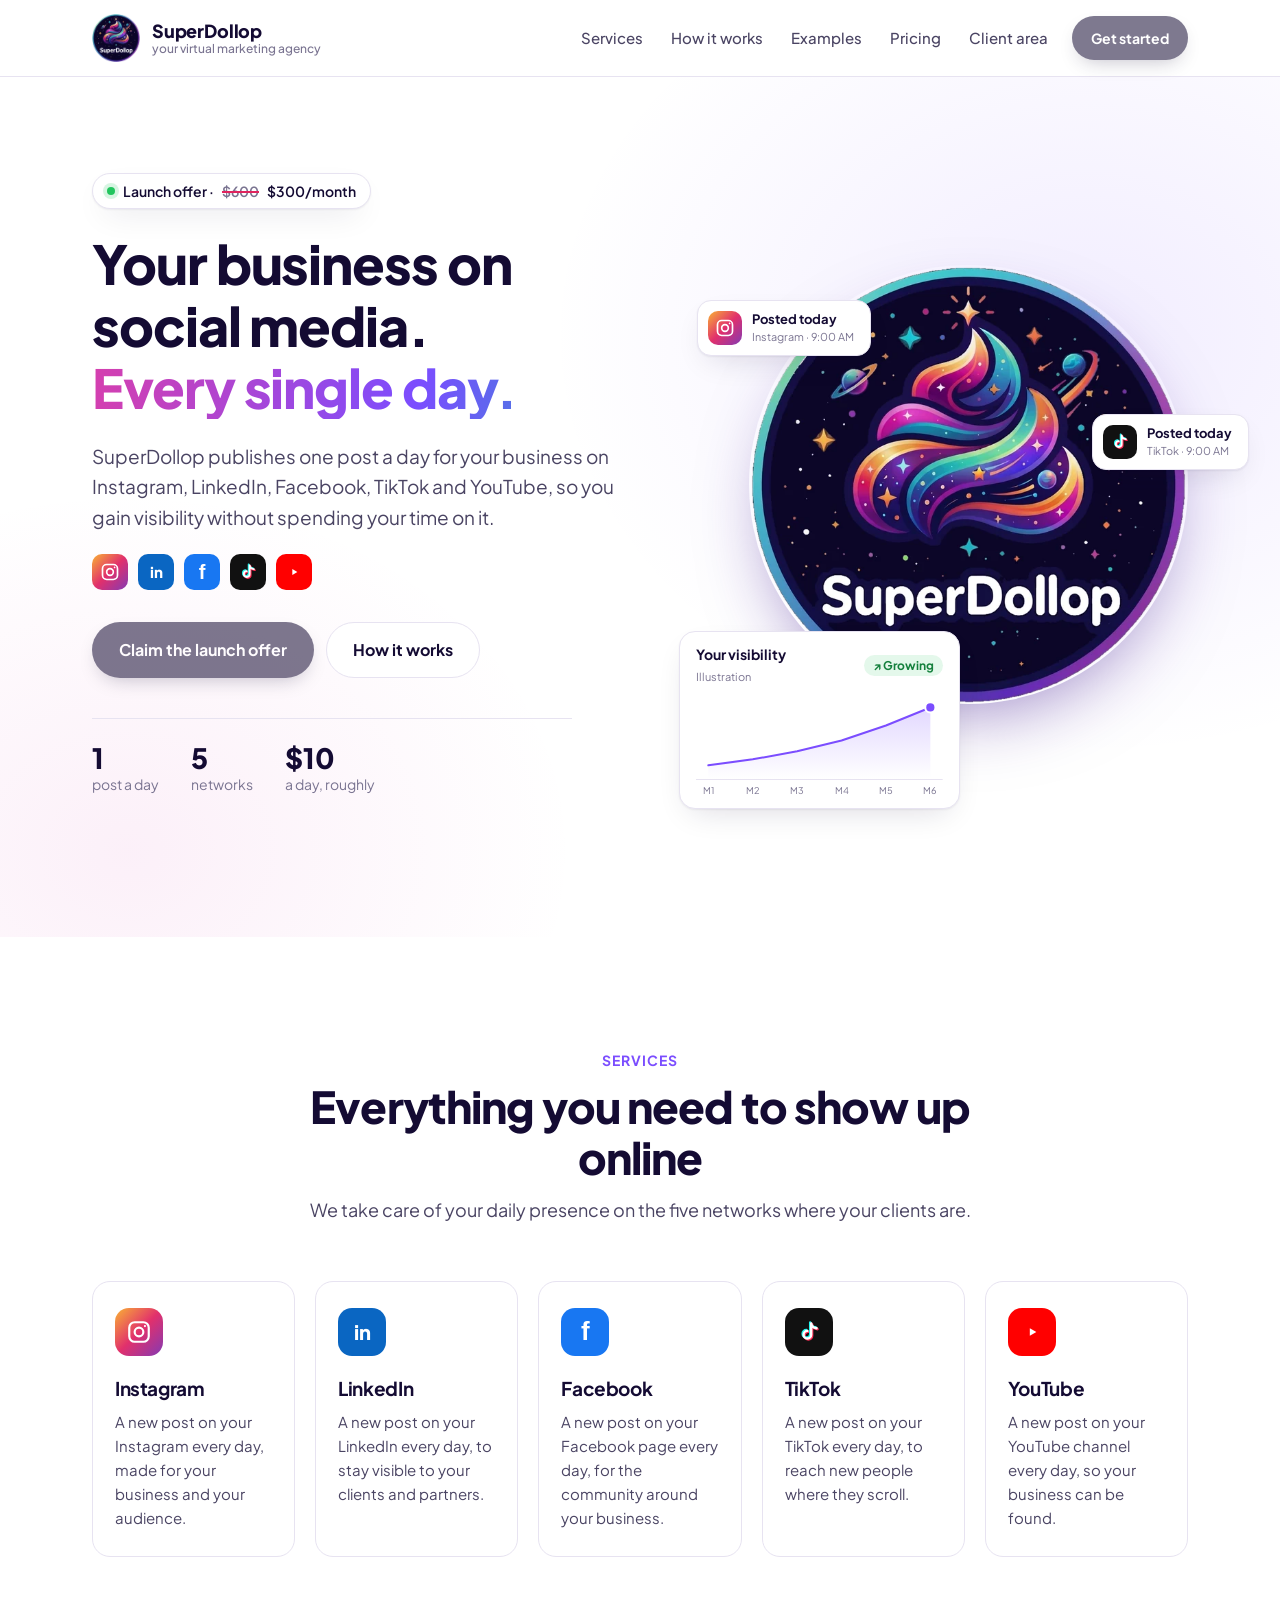
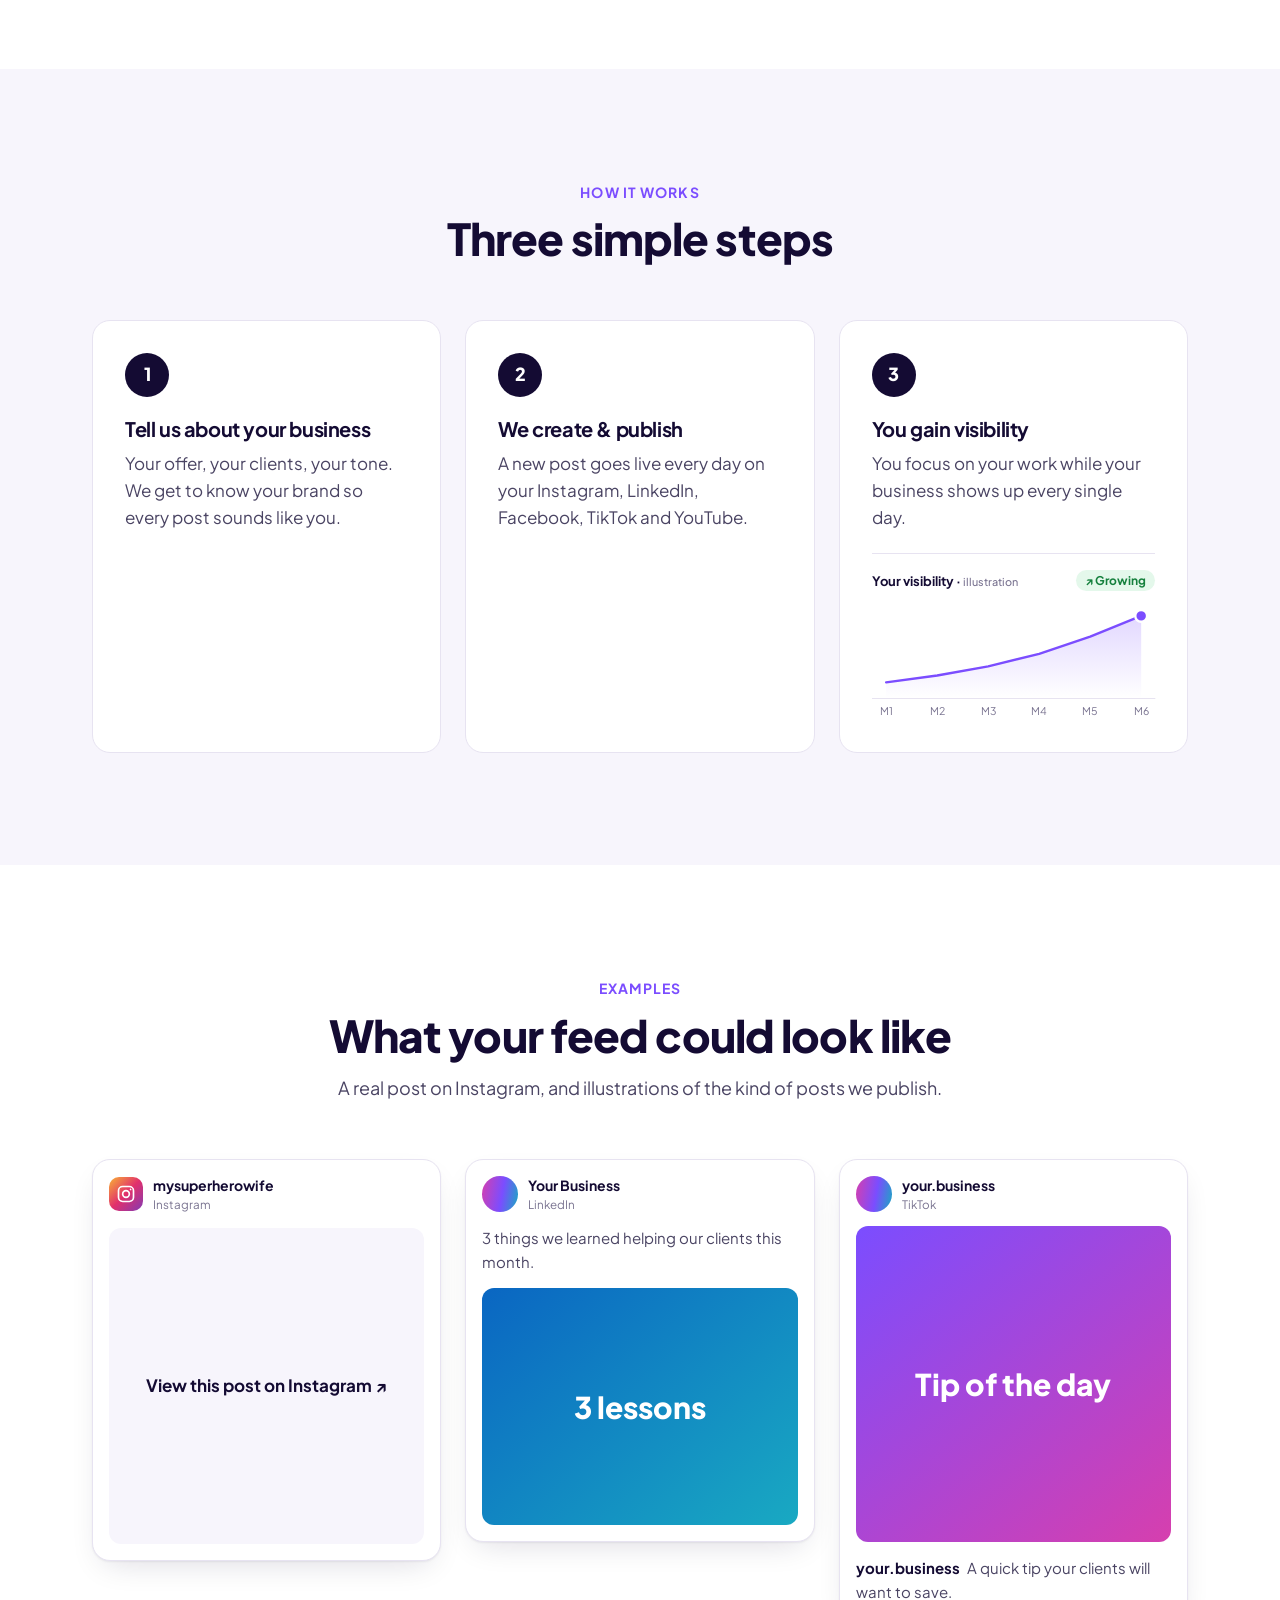
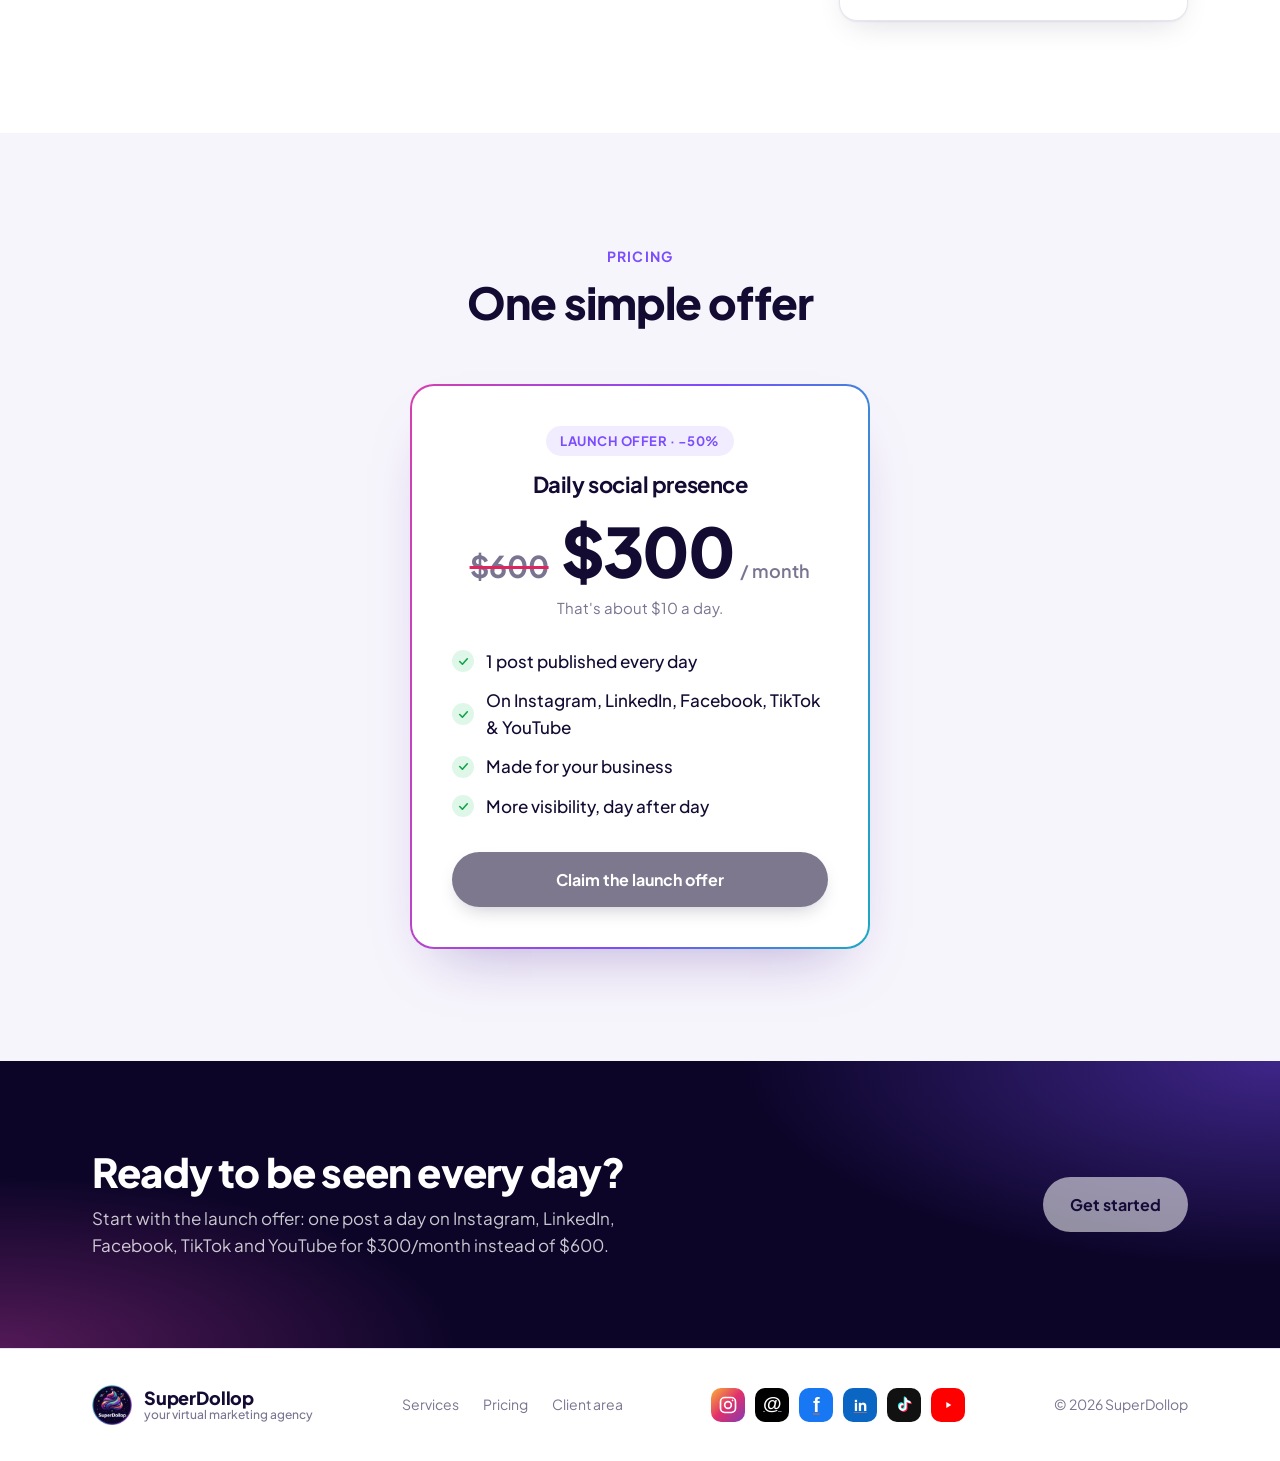
==== commit 289c0bc5: "Add links to SuperDollop's social media accounts Footer now links to Instagram, Threads, Facebook, L" ====
--- a/index.html
+++ b/index.html
@@ -16,7 +16,10 @@
   <link rel="preconnect" href="https://fonts.googleapis.com" />
   <link rel="preconnect" href="https://fonts.gstatic.com" crossorigin />
   <link href="https://fonts.googleapis.com/css2?family=Plus+Jakarta+Sans:wght@400;500;600;700;800&display=swap" rel="stylesheet" />
-  <link rel="stylesheet" href="styles.css?v=7" />
+  <link rel="stylesheet" href="styles.css?v=8" />
+  <script type="application/ld+json">
+  {"@context":"https://schema.org","@type":"Organization","name":"SuperDollop","url":"https://prinzali143.github.io/superdollop/","logo":"https://prinzali143.github.io/superdollop/assets/logo.webp","sameAs":["https://www.instagram.com/superdollop.agency/","https://www.threads.com/@superdollop.agency","https://www.facebook.com/superdollop.agency","https://www.linkedin.com/company/superdollop","https://www.tiktok.com/@superdollop.agency","https://www.youtube.com/@superDollop.agency"]}
+  </script>
 </head>
 <body>
   <header class="topbar">
@@ -260,6 +263,14 @@
         <a href="#pricing">Pricing</a>
         <a data-link="client" href="#">Client area</a>
       </nav>
+      <ul class="social" aria-label="SuperDollop on social media">
+          <li><a href="https://www.instagram.com/superdollop.agency/" target="_blank" rel="noopener" aria-label="SuperDollop on Instagram" title="Instagram"><span class="net net-ig" aria-hidden="true"><svg viewBox="0 0 24 24"><rect x="3" y="3" width="18" height="18" rx="5" /><circle cx="12" cy="12" r="4" /><circle cx="17.5" cy="6.5" r="1" /></svg></span></a></li>
+          <li><a href="https://www.threads.com/@superdollop.agency" target="_blank" rel="noopener" aria-label="SuperDollop on Threads" title="Threads"><span class="net net-th" aria-hidden="true">@</span></a></li>
+          <li><a href="https://www.facebook.com/superdollop.agency" target="_blank" rel="noopener" aria-label="SuperDollop on Facebook" title="Facebook"><span class="net net-fb" aria-hidden="true">f</span></a></li>
+          <li><a href="https://www.linkedin.com/company/superdollop" target="_blank" rel="noopener" aria-label="SuperDollop on LinkedIn" title="LinkedIn"><span class="net net-in" aria-hidden="true">in</span></a></li>
+          <li><a href="https://www.tiktok.com/@superdollop.agency" target="_blank" rel="noopener" aria-label="SuperDollop on TikTok" title="TikTok"><span class="net net-tt" aria-hidden="true"><svg viewBox="0 0 24 24"><path d="M14 4v10.5a3.5 3.5 0 1 1-3.5-3.5M14 4c.4 2.6 2.2 4.3 5 4.5" /></svg></span></a></li>
+          <li><a href="https://www.youtube.com/@superDollop.agency" target="_blank" rel="noopener" aria-label="SuperDollop on YouTube" title="YouTube"><span class="net net-yt" aria-hidden="true"><svg viewBox="0 0 24 24"><path class="fill" d="M10 8.5v7l6-3.5z" /></svg></span></a></li>
+      </ul>
       <p>© <span id="year"></span> SuperDollop</p>
     </div>
   </footer>
--- a/styles.css
+++ b/styles.css
@@ -367,6 +367,12 @@
 .footer-nav { display: flex; gap: 24px; }
 .footer-nav a { text-decoration: none; }
 .footer-nav a:hover { color: var(--ink); }
+.social { display: flex; gap: 10px; margin: 0; padding: 0; list-style: none; flex-wrap: wrap; }
+.social a { display: block; border-radius: 10px; transition: transform 0.15s ease; }
+.social a:hover { transform: translateY(-2px); }
+.social a:focus-visible { outline: 2px solid var(--violet); outline-offset: 3px; }
+.net-th { background: #000; font-family: Arial, sans-serif; font-size: 19px; }
+@media (prefers-reduced-motion: reduce) { .social a { transition: none; } .social a:hover { transform: none; } }
 
 /* reveal */
 .reveal { opacity: 0; transform: translateY(16px); transition: opacity 0.7s ease, transform 0.7s ease; }
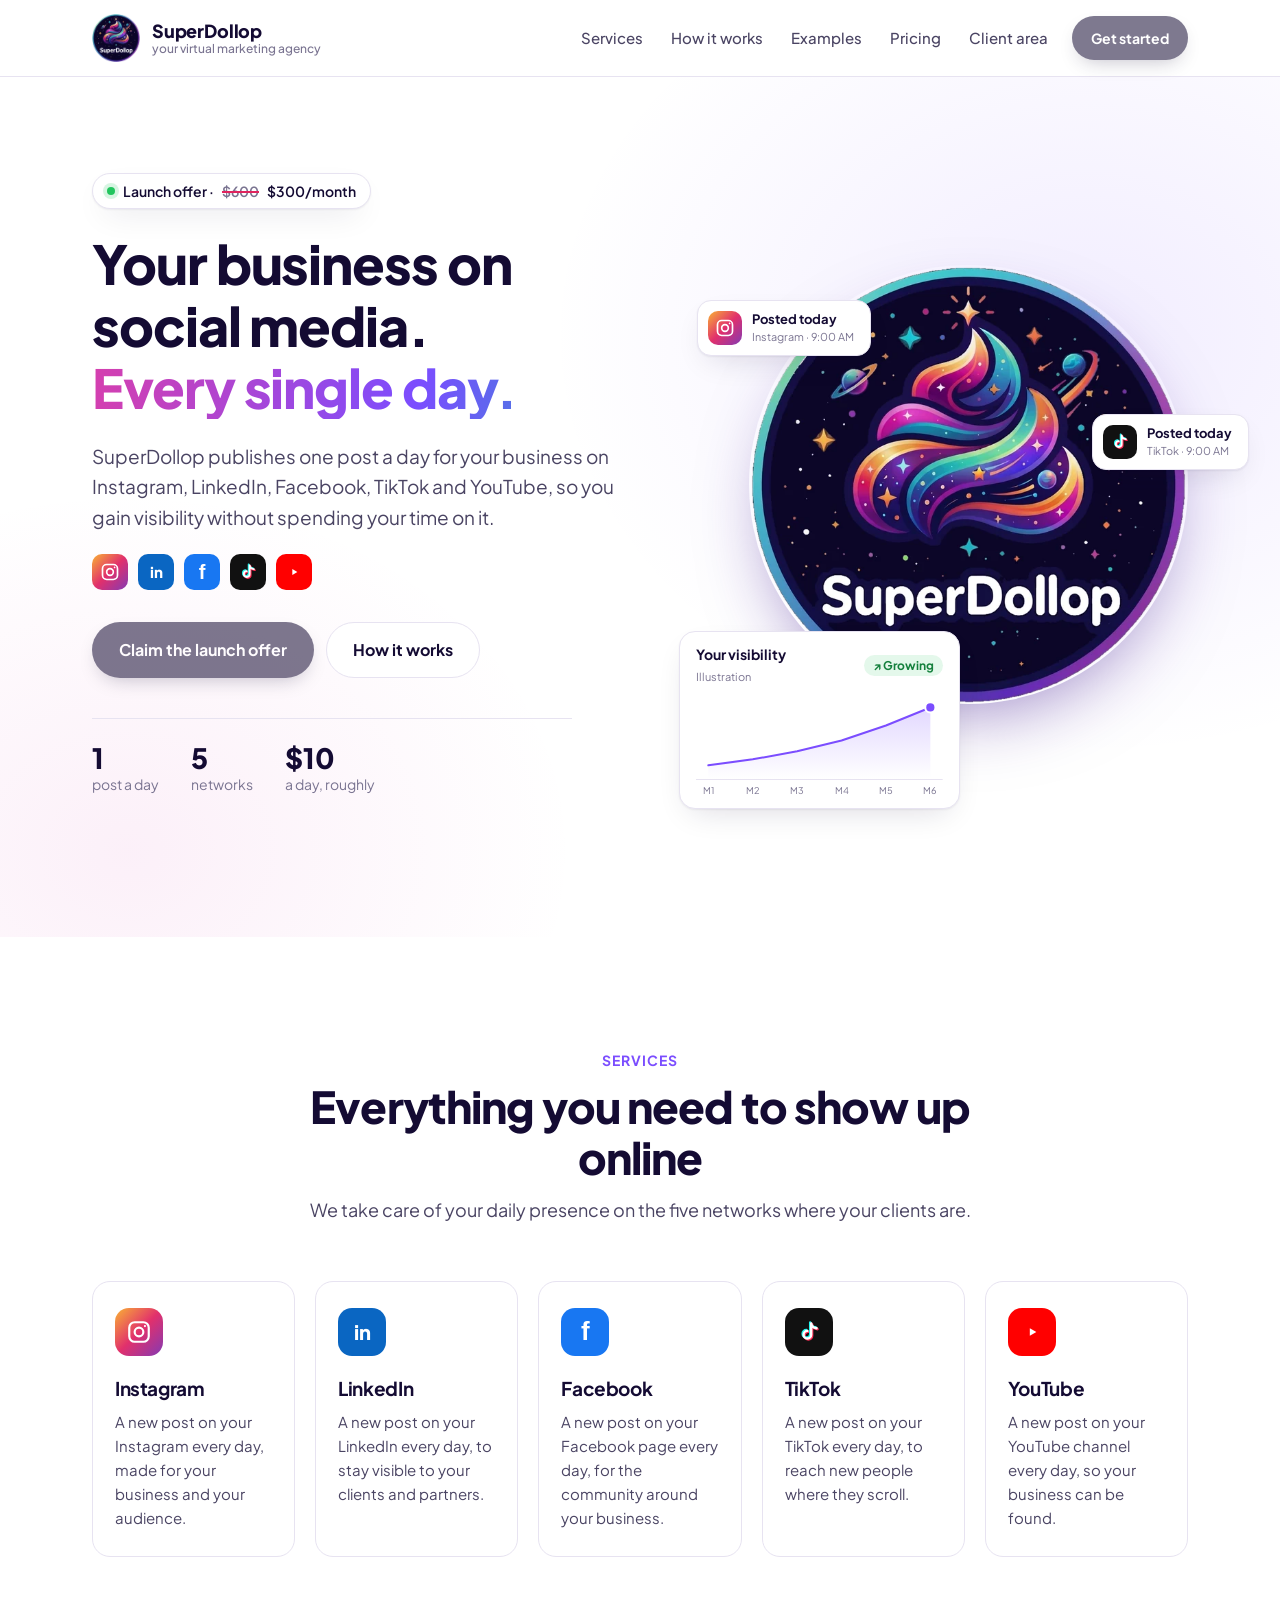
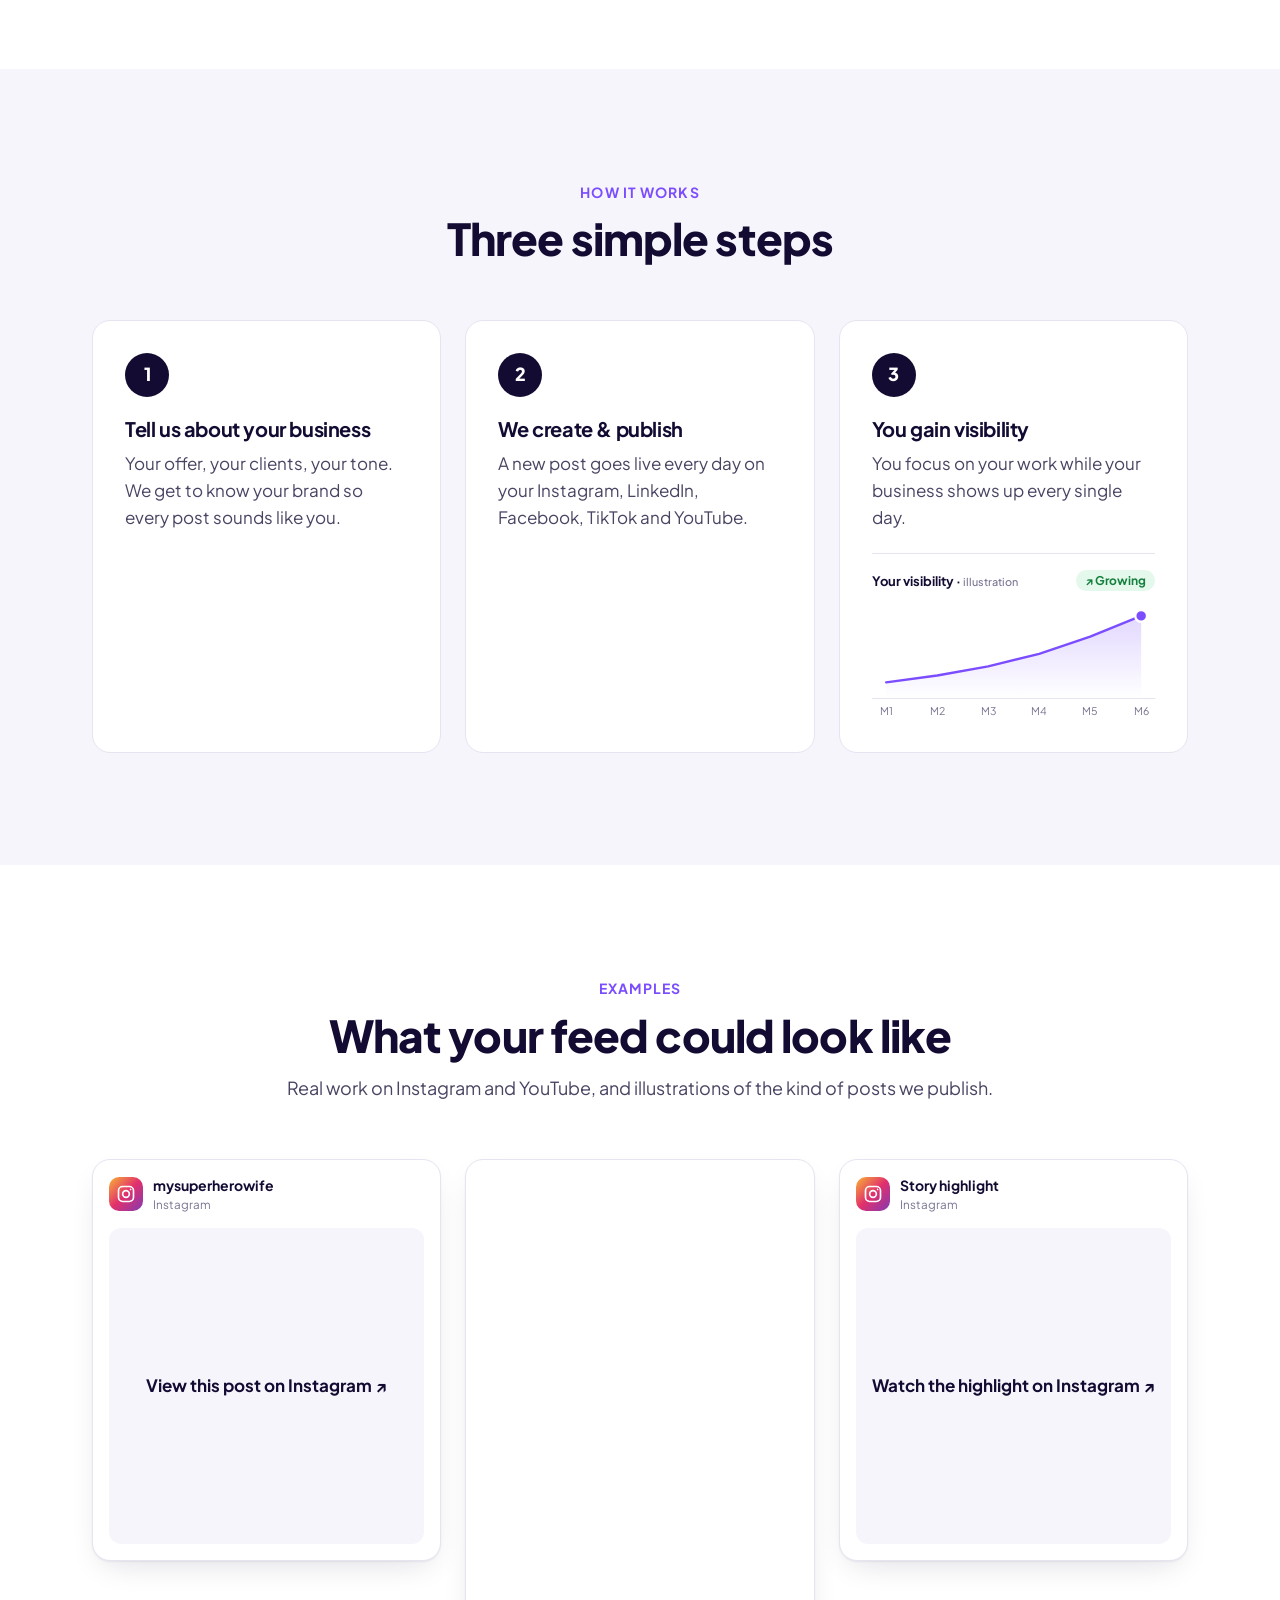
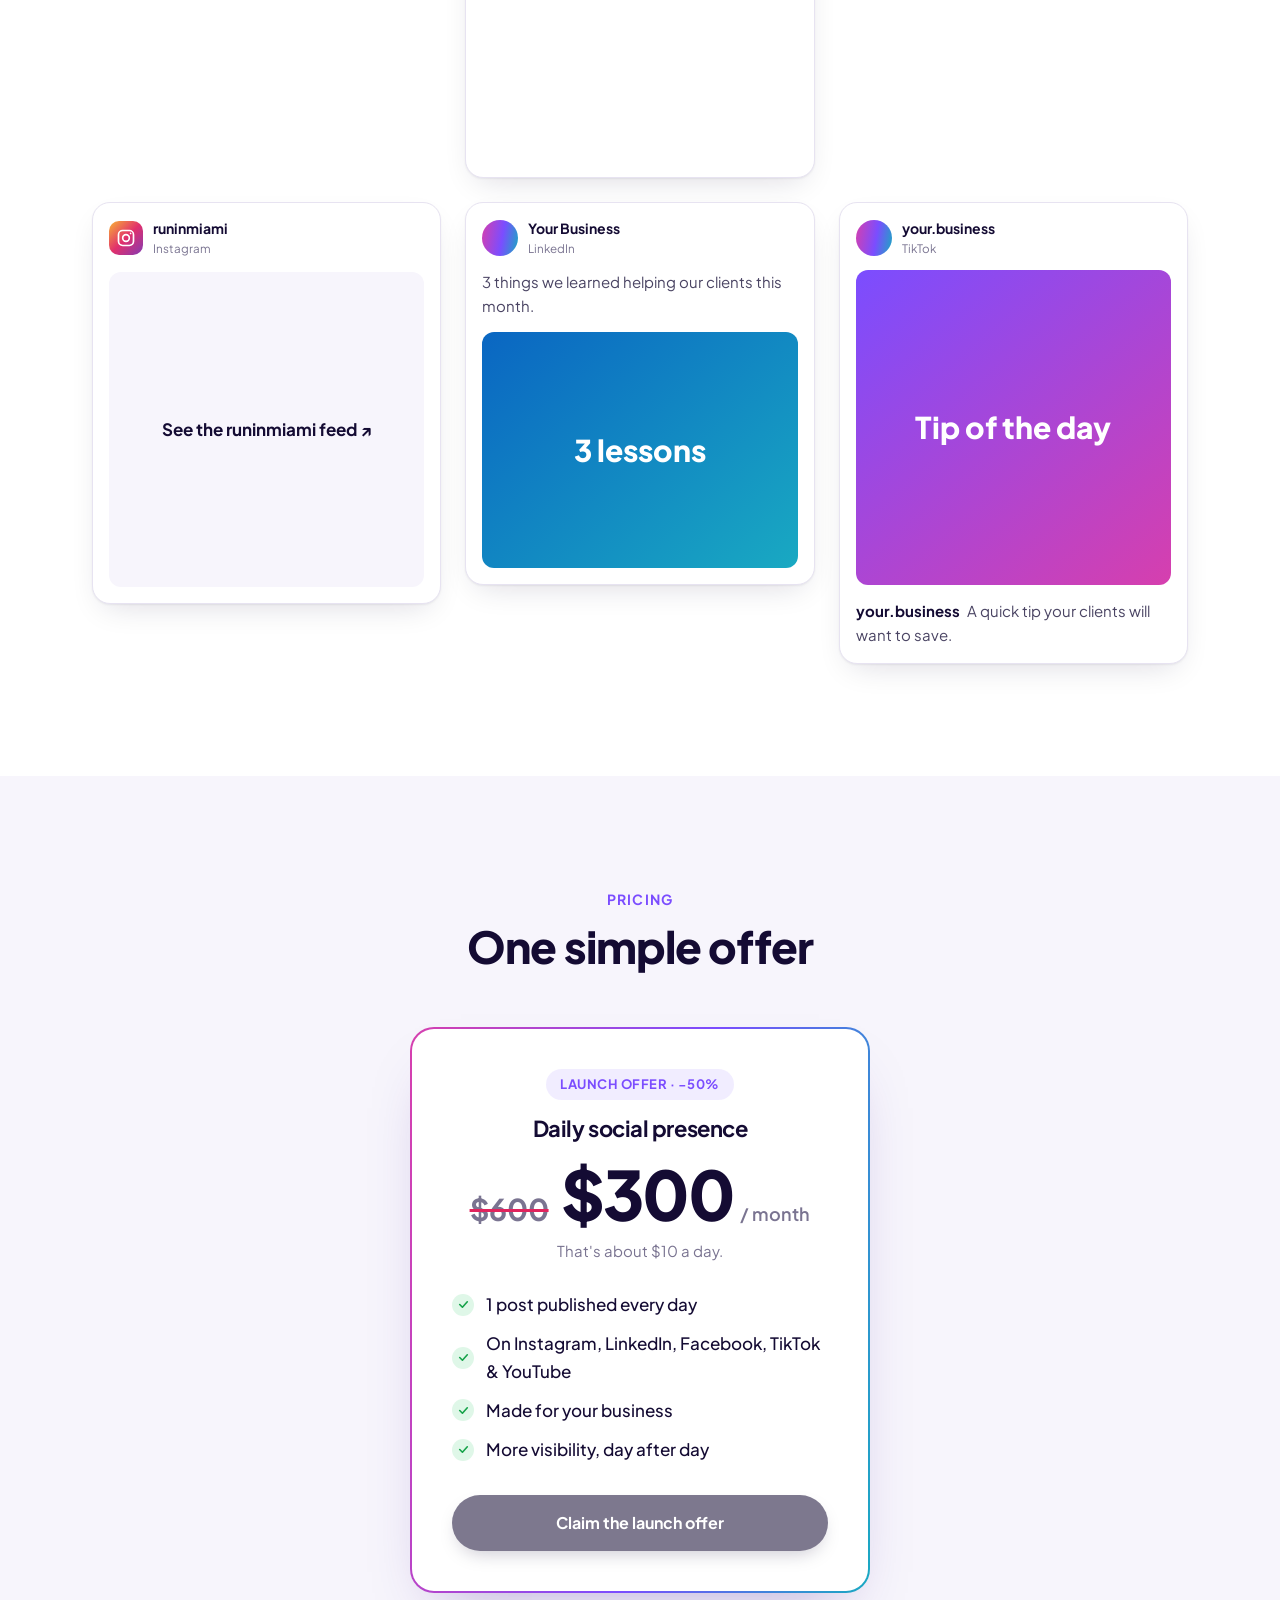
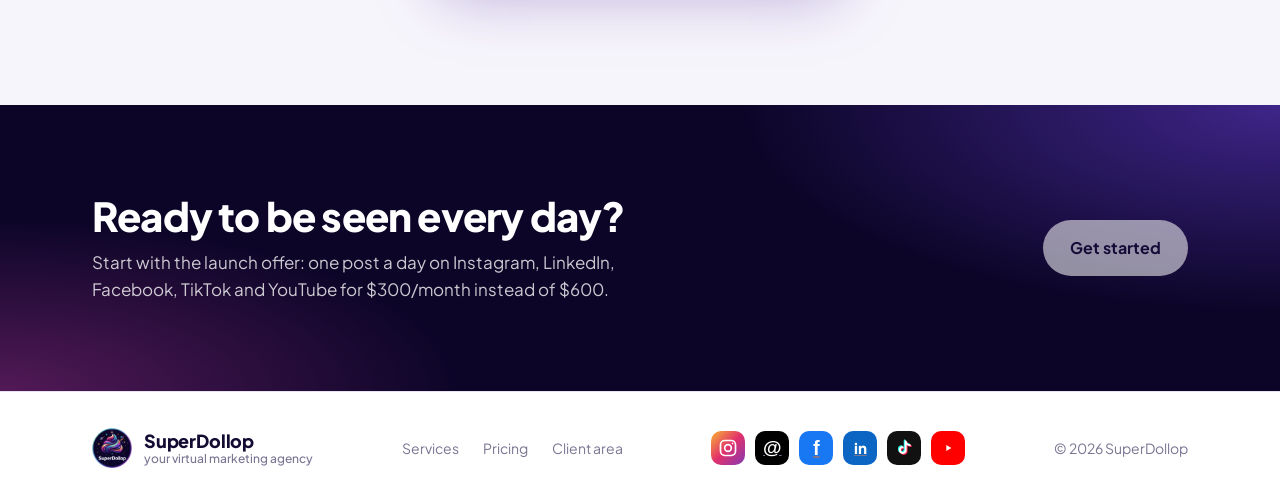
==== commit 47472450: "Add YouTube Short, Instagram highlight and runinmiami to Examples The Short is embedded (youtube-noc" ====
--- a/index.html
+++ b/index.html
@@ -16,7 +16,7 @@
   <link rel="preconnect" href="https://fonts.googleapis.com" />
   <link rel="preconnect" href="https://fonts.gstatic.com" crossorigin />
   <link href="https://fonts.googleapis.com/css2?family=Plus+Jakarta+Sans:wght@400;500;600;700;800&display=swap" rel="stylesheet" />
-  <link rel="stylesheet" href="styles.css?v=8" />
+  <link rel="stylesheet" href="styles.css?v=9" />
   <script type="application/ld+json">
   {"@context":"https://schema.org","@type":"Organization","name":"SuperDollop","url":"https://prinzali143.github.io/superdollop/","logo":"https://prinzali143.github.io/superdollop/assets/logo.webp","sameAs":["https://www.instagram.com/superdollop.agency/","https://www.threads.com/@superdollop.agency","https://www.facebook.com/superdollop.agency","https://www.linkedin.com/company/superdollop","https://www.tiktok.com/@superdollop.agency","https://www.youtube.com/@superDollop.agency"]}
   </script>
@@ -192,7 +192,7 @@
         <header class="section-head reveal">
           <p class="kicker">Examples</p>
           <h2>What your feed could look like</h2>
-          <p class="section-lede">A real post on Instagram, and illustrations of the kind of posts we publish.</p>
+          <p class="section-lede">Real work on Instagram and YouTube, and illustrations of the kind of posts we publish.</p>
         </header>
         <div class="grid-3">
           <article class="post post-real reveal" aria-label="Instagram post by mysuperherowife">
@@ -202,6 +202,21 @@
                 <span class="post-fallback-cta">View this post on Instagram ↗</span>
               </a>
             </blockquote>
+          </article>
+          <article class="post post-real reveal" aria-label="YouTube Short by Amine Ben Youssef">
+            <iframe class="yt-short" src="https://www.youtube-nocookie.com/embed/R1zrS8J4xQw" title="YouTube Short: 99 reps, Wodapalooza Qualifier" loading="lazy" allow="accelerometer; encrypted-media; gyroscope; picture-in-picture; web-share" referrerpolicy="strict-origin-when-cross-origin" allowfullscreen></iframe>
+          </article>
+          <article class="post post-real reveal" aria-label="Instagram story highlight">
+            <a class="post-fallback" href="https://www.instagram.com/s/aGlnaGxpZ2h0OjE4MTAyOTY0NDU3NTYyMjU0?story_media_id=4023258228158280400" target="_blank" rel="noopener">
+              <span class="post-head"><span class="net net-ig"><svg viewBox="0 0 24 24"><rect x="3" y="3" width="18" height="18" rx="5" /><circle cx="12" cy="12" r="4" /><circle cx="17.5" cy="6.5" r="1" /></svg></span><span><strong>Story highlight</strong><small>Instagram</small></span></span>
+              <span class="post-fallback-cta">Watch the highlight on Instagram ↗</span>
+            </a>
+          </article>
+          <article class="post post-real reveal" aria-label="Instagram profile runinmiami">
+            <a class="post-fallback" href="https://www.instagram.com/runinmiami/" target="_blank" rel="noopener">
+              <span class="post-head"><span class="net net-ig"><svg viewBox="0 0 24 24"><rect x="3" y="3" width="18" height="18" rx="5" /><circle cx="12" cy="12" r="4" /><circle cx="17.5" cy="6.5" r="1" /></svg></span><span><strong>runinmiami</strong><small>Instagram</small></span></span>
+              <span class="post-fallback-cta">See the runinmiami feed ↗</span>
+            </a>
           </article>
           <article class="post reveal" aria-label="Example LinkedIn post">
             <div class="post-head"><span class="avatar"></span><span><strong>Your Business</strong><small>LinkedIn</small></span></div>
--- a/styles.css
+++ b/styles.css
@@ -310,6 +310,7 @@
 .post-fallback { display: flex; flex-direction: column; gap: 16px; padding: 16px; text-decoration: none; }
 .post-fallback-cta { display: grid; place-items: center; aspect-ratio: 1; border-radius: 12px; background: var(--tint); color: var(--ink); font-weight: 700; }
 .post-text strong { color: var(--ink); margin-right: 4px; }
+.post-real iframe.yt-short { display: block; aspect-ratio: 9 / 16; height: auto; }
 
 /* pricing */
 .price-card {
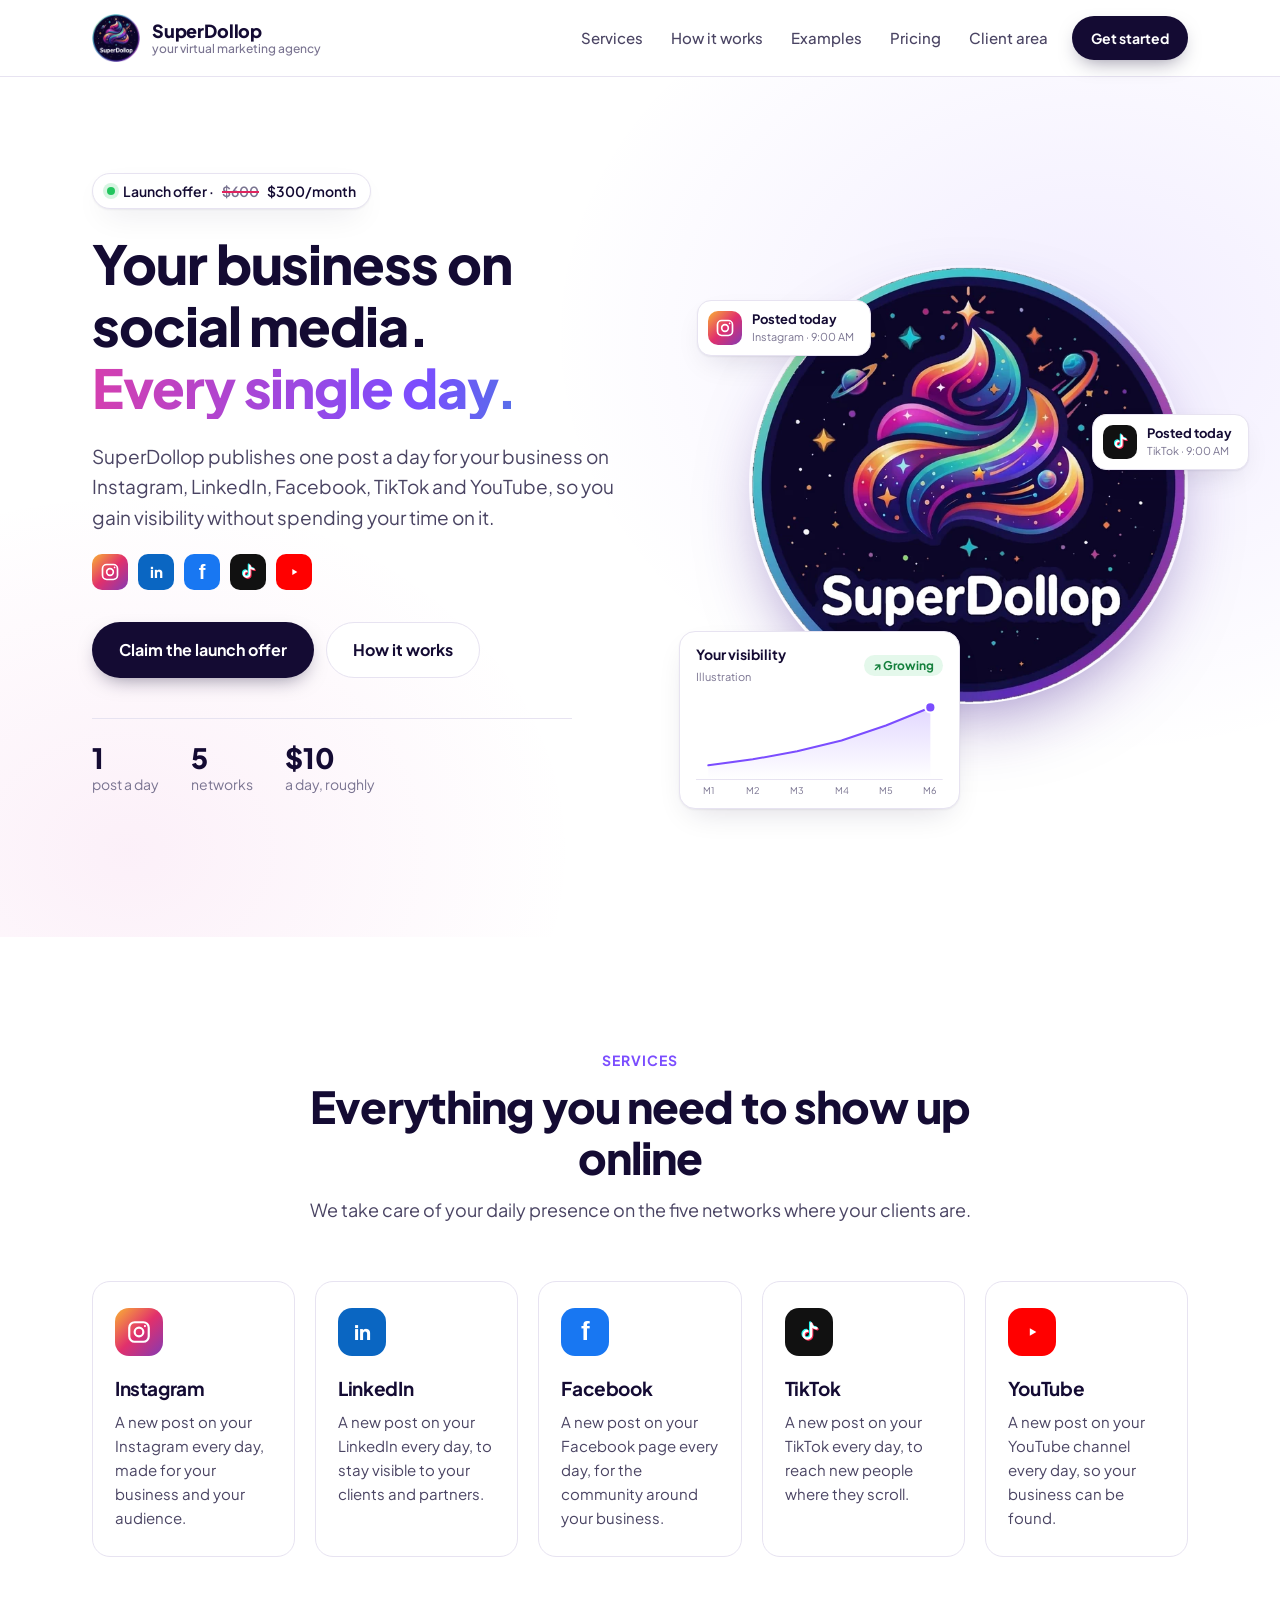
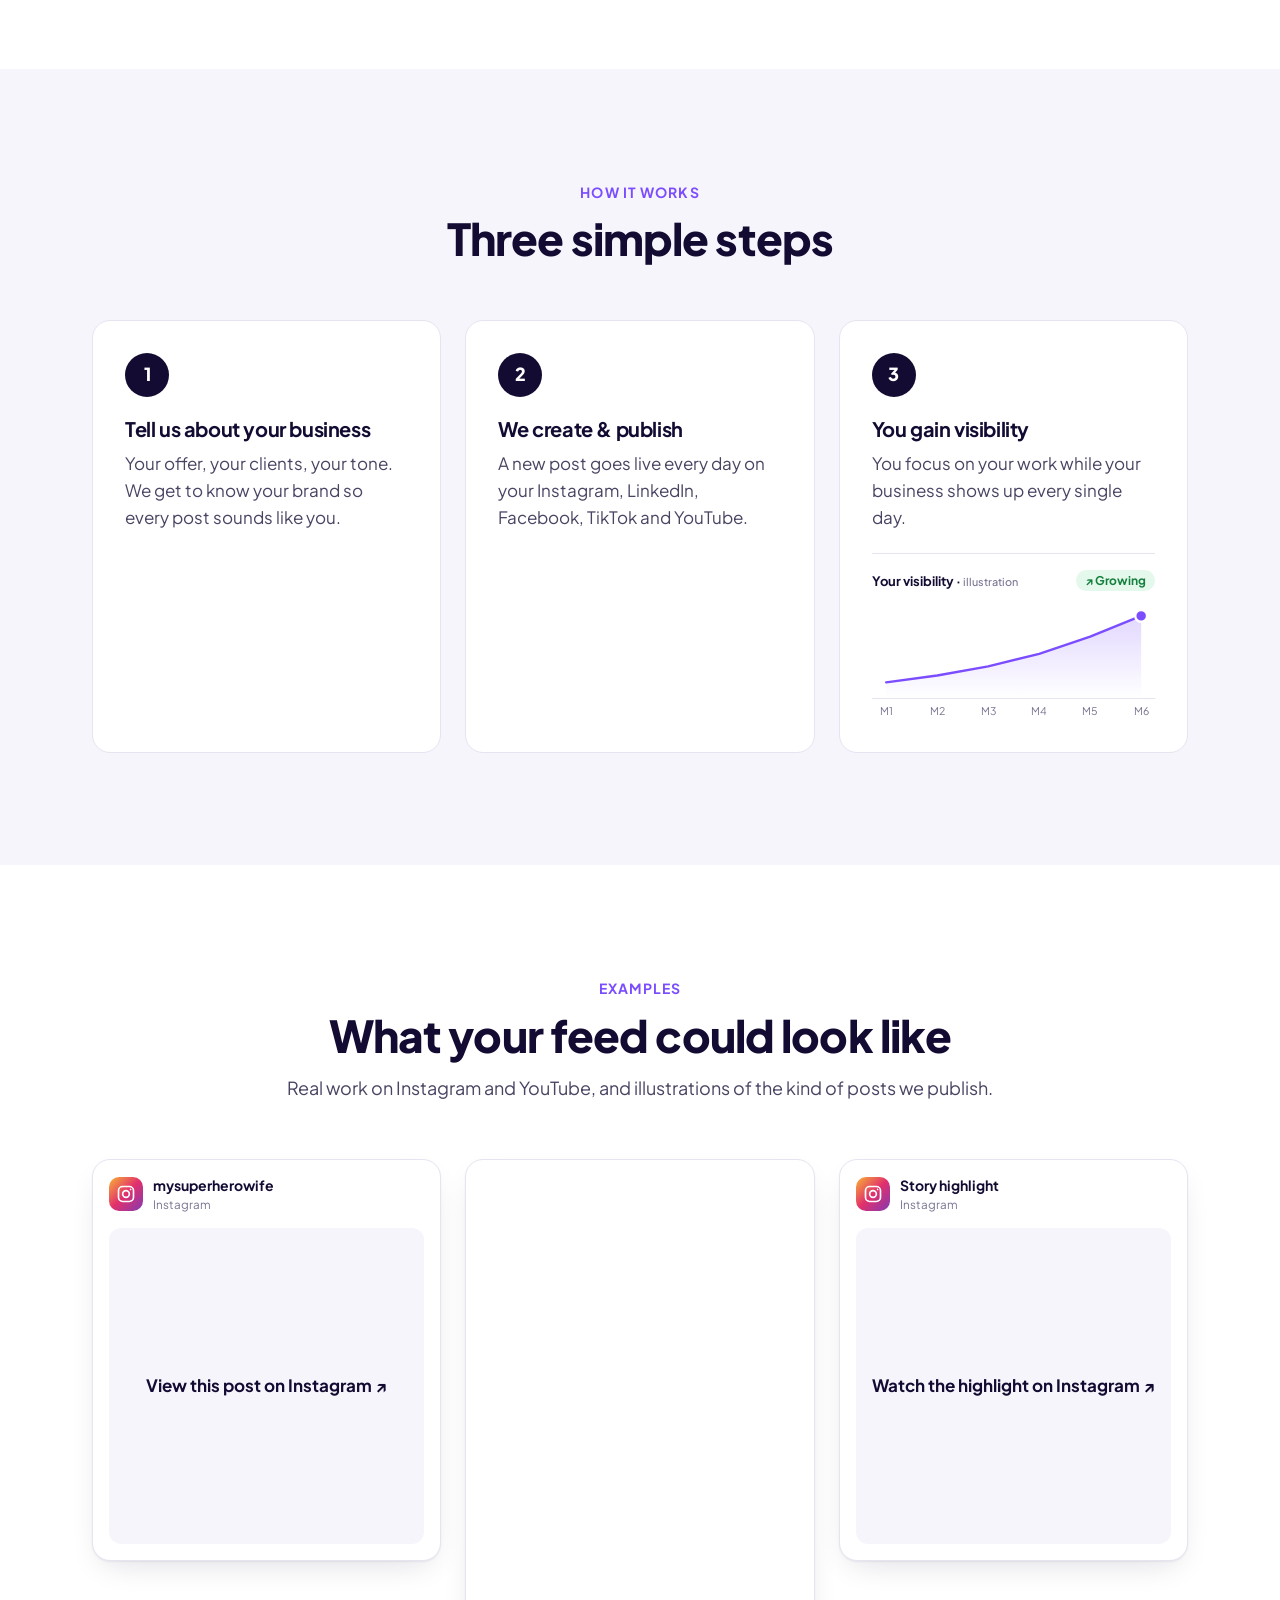
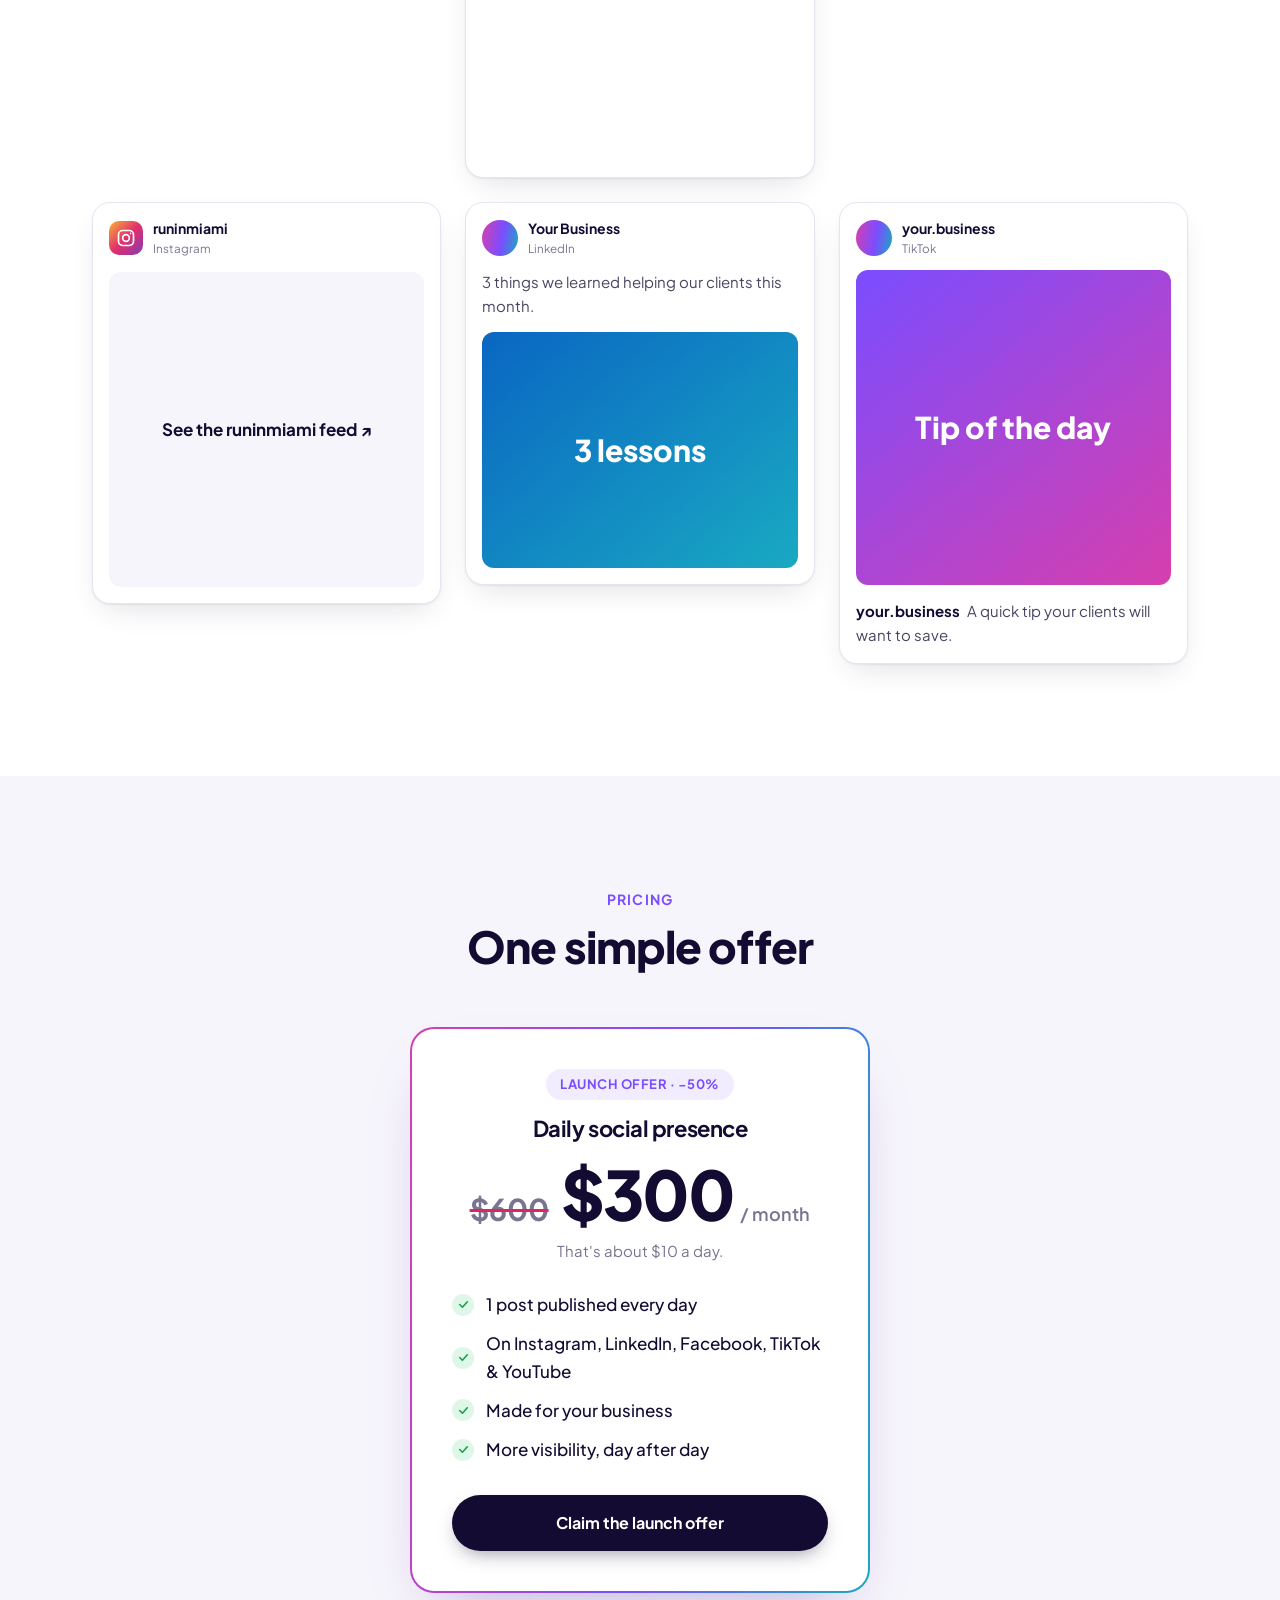
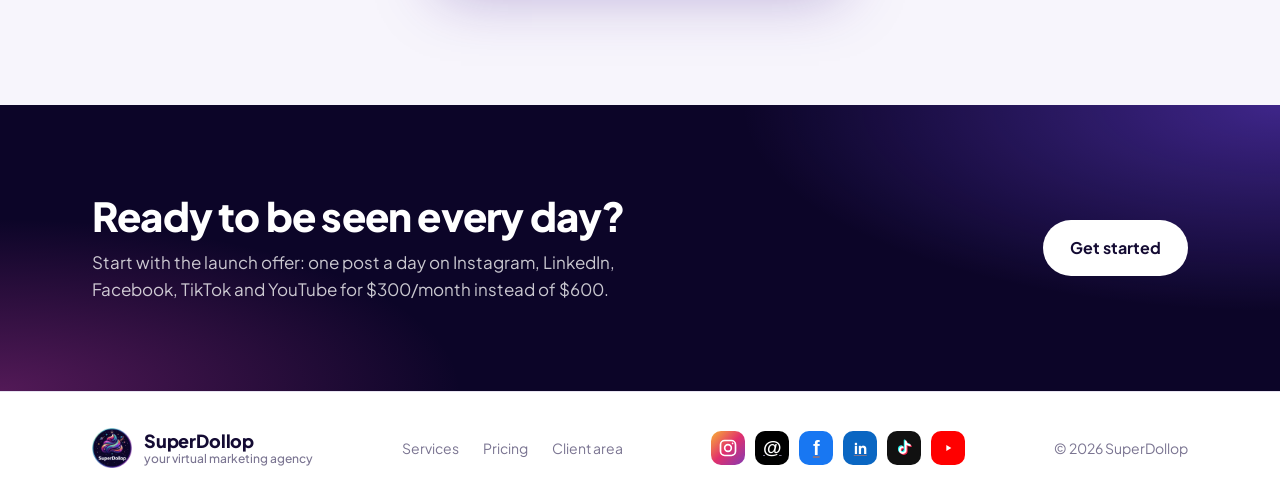
==== commit 2bb41b3e: "Add a contact form behind "Get started" "Get started" and "Claim the launch offer" now open contact." ====
--- a/index.html
+++ b/index.html
@@ -16,7 +16,7 @@
   <link rel="preconnect" href="https://fonts.googleapis.com" />
   <link rel="preconnect" href="https://fonts.gstatic.com" crossorigin />
   <link href="https://fonts.googleapis.com/css2?family=Plus+Jakarta+Sans:wght@400;500;600;700;800&display=swap" rel="stylesheet" />
-  <link rel="stylesheet" href="styles.css?v=9" />
+  <link rel="stylesheet" href="styles.css?v=10" />
   <script type="application/ld+json">
   {"@context":"https://schema.org","@type":"Organization","name":"SuperDollop","url":"https://prinzali143.github.io/superdollop/","logo":"https://prinzali143.github.io/superdollop/assets/logo.webp","sameAs":["https://www.instagram.com/superdollop.agency/","https://www.threads.com/@superdollop.agency","https://www.facebook.com/superdollop.agency","https://www.linkedin.com/company/superdollop","https://www.tiktok.com/@superdollop.agency","https://www.youtube.com/@superDollop.agency"]}
   </script>
@@ -290,7 +290,7 @@
     </div>
   </footer>
 
-  <script src="config.js?v=4"></script>
+  <script src="config.js?v=5"></script>
   <script src="main.js?v=4"></script>
   <script async src="https://www.instagram.com/embed.js"></script>
 </body>
--- a/styles.css
+++ b/styles.css
@@ -375,6 +375,37 @@
 .net-th { background: #000; font-family: Arial, sans-serif; font-size: 19px; }
 @media (prefers-reduced-motion: reduce) { .social a { transition: none; } .social a:hover { transform: none; } }
 
+/* contact form */
+.contact-wrap { max-width: 720px; }
+.contact-title { margin-top: 10px; font-size: clamp(30px, 3.6vw, 44px); font-weight: 800; }
+.contact-steps { display: flex; justify-content: center; gap: 12px 28px; flex-wrap: wrap; margin: 24px 0 0; padding: 0; list-style: none; font-size: 14px; font-weight: 600; color: var(--muted); }
+.contact-steps li { display: flex; align-items: center; gap: 8px; }
+.contact-steps span { display: grid; place-items: center; width: 26px; height: 26px; border-radius: 50%; border: 1px solid var(--line); font-size: 13px; }
+.contact-steps .is-current { color: var(--ink); }
+.contact-steps .is-current span { background: var(--ink); border-color: var(--ink); color: #fff; }
+.contact-form, .contact-done { padding: clamp(24px, 4vw, 40px); display: flex; flex-direction: column; gap: 20px; }
+.contact-form[hidden], .contact-done[hidden] { display: none; }
+.contact-done:focus { outline: none; }
+.contact-done h2 { font-size: 26px; font-weight: 800; }
+.field-row { display: grid; grid-template-columns: repeat(2, minmax(0, 1fr)); gap: 20px; }
+.field { display: flex; flex-direction: column; gap: 8px; min-width: 0; margin: 0; padding: 0; border: 0; }
+.field label, .field legend { font-size: 14px; font-weight: 700; color: var(--ink); padding: 0; }
+.field legend { margin-bottom: 10px; }
+.field small { font-weight: 500; color: var(--muted); }
+.field input, .field textarea { width: 100%; font: inherit; font-size: 16px; color: var(--ink); background: #fff; border: 1px solid var(--line); border-radius: 12px; padding: 12px 14px; }
+.field textarea { resize: vertical; }
+.field input:focus, .field textarea:focus { outline: none; border-color: var(--violet); box-shadow: 0 0 0 3px rgba(123, 77, 255, 0.18); }
+.field input[aria-invalid="true"] { border-color: #d0306b; }
+.checks { display: flex; flex-wrap: wrap; gap: 10px; }
+.field .check { display: inline-flex; align-items: center; gap: 8px; padding: 9px 14px; border: 1px solid var(--line); border-radius: 999px; font-size: 15px; font-weight: 600; color: var(--ink); cursor: pointer; }
+.field .check:has(input:checked) { border-color: var(--violet); background: var(--tint); }
+.check input { accent-color: var(--violet); width: 16px; height: 16px; margin: 0; }
+.hp { position: absolute; left: -9999px; width: 1px; height: 1px; opacity: 0; }
+.form-error { color: #b0204f; font-weight: 600; font-size: 15px; }
+.form-note { font-size: 14px; color: var(--muted); text-align: center; }
+.form-note a { color: var(--ink); }
+@media (max-width: 560px) { .field-row { grid-template-columns: 1fr; } }
+
 /* reveal */
 .reveal { opacity: 0; transform: translateY(16px); transition: opacity 0.7s ease, transform 0.7s ease; }
 .reveal.is-in { opacity: 1; transform: none; }
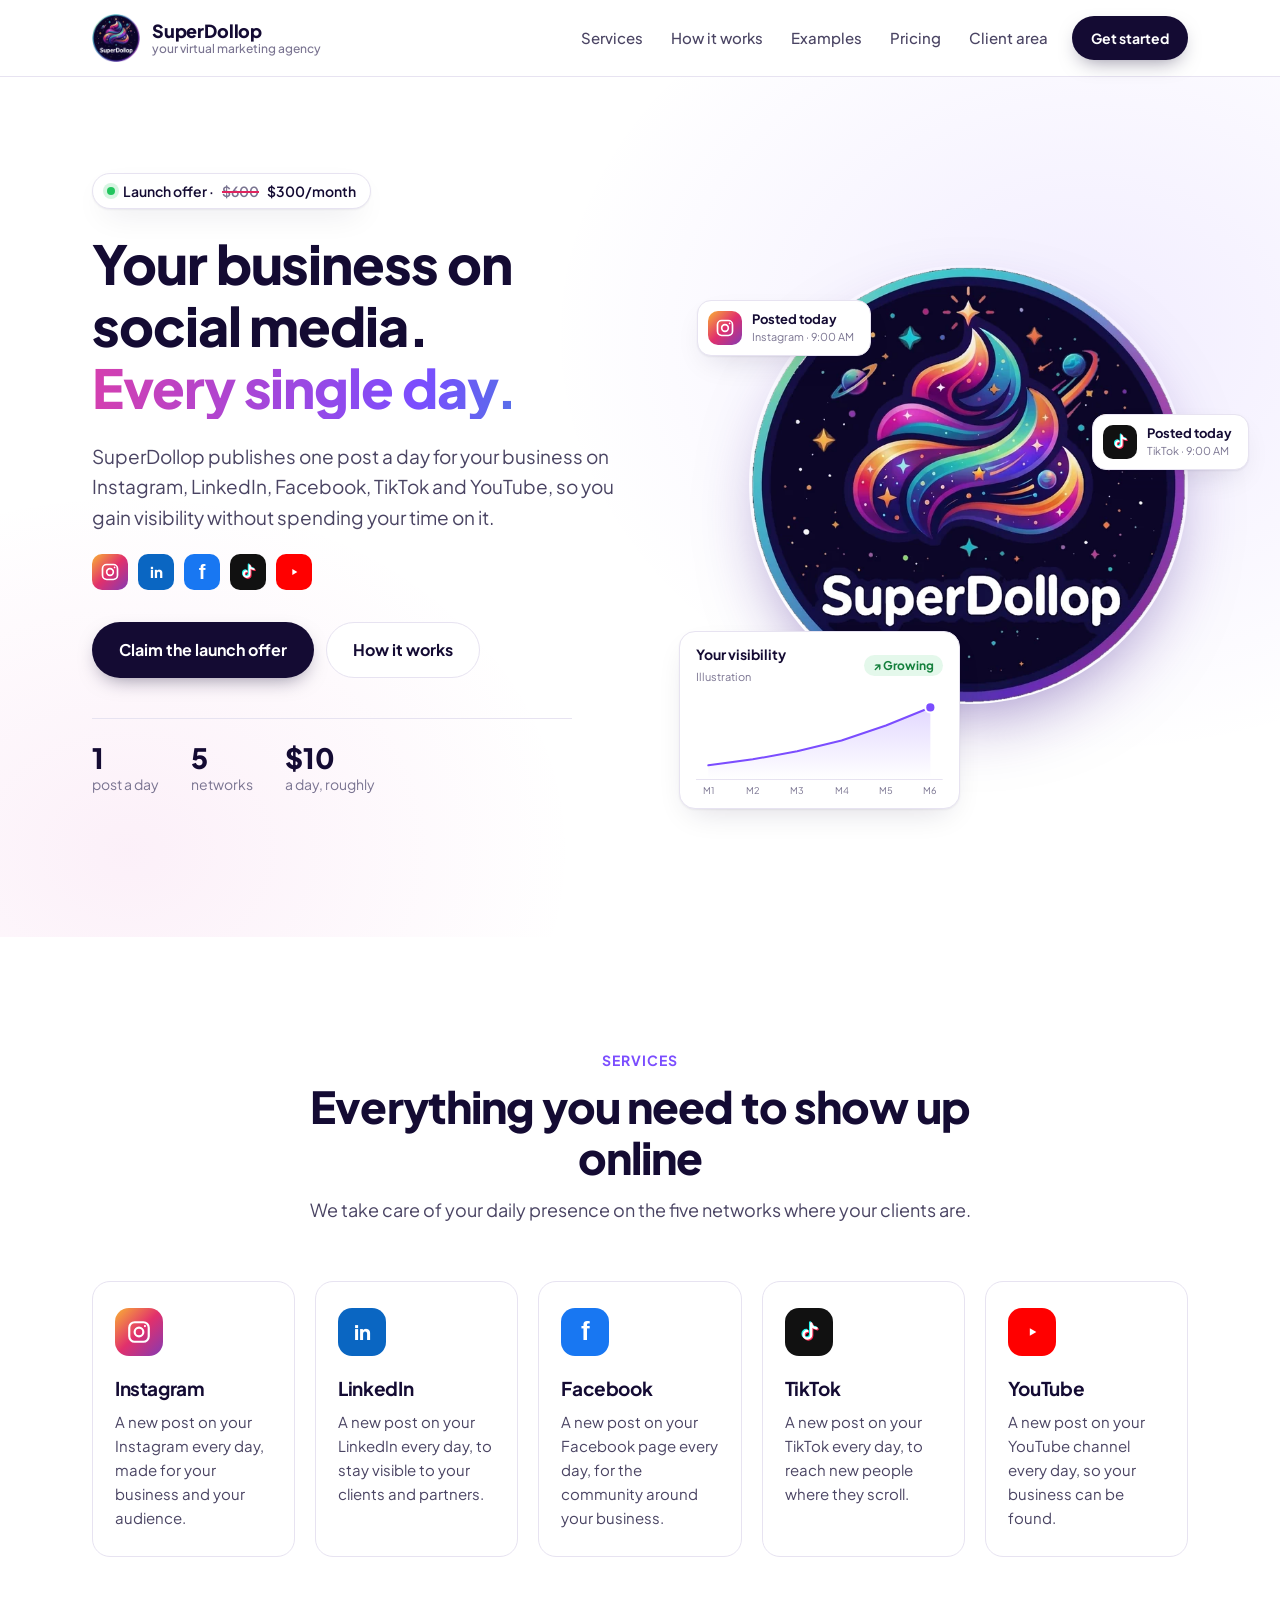
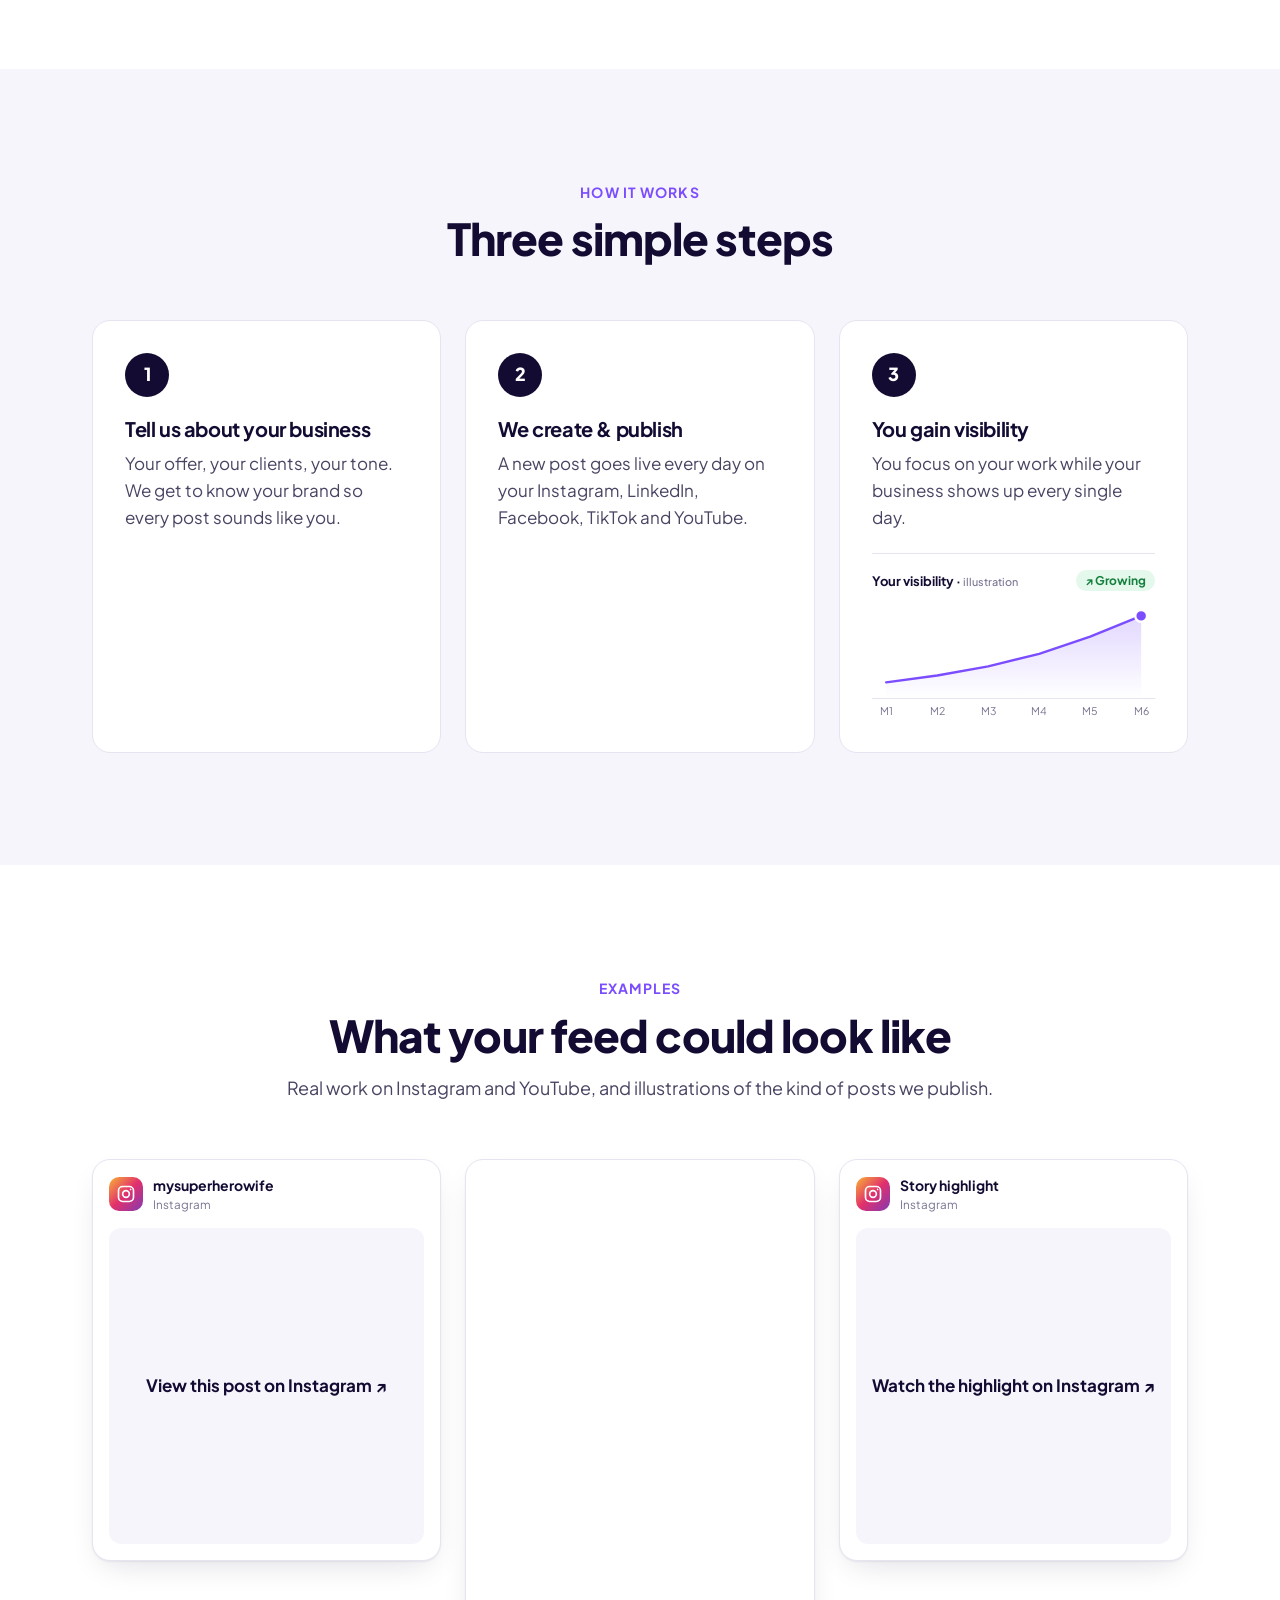
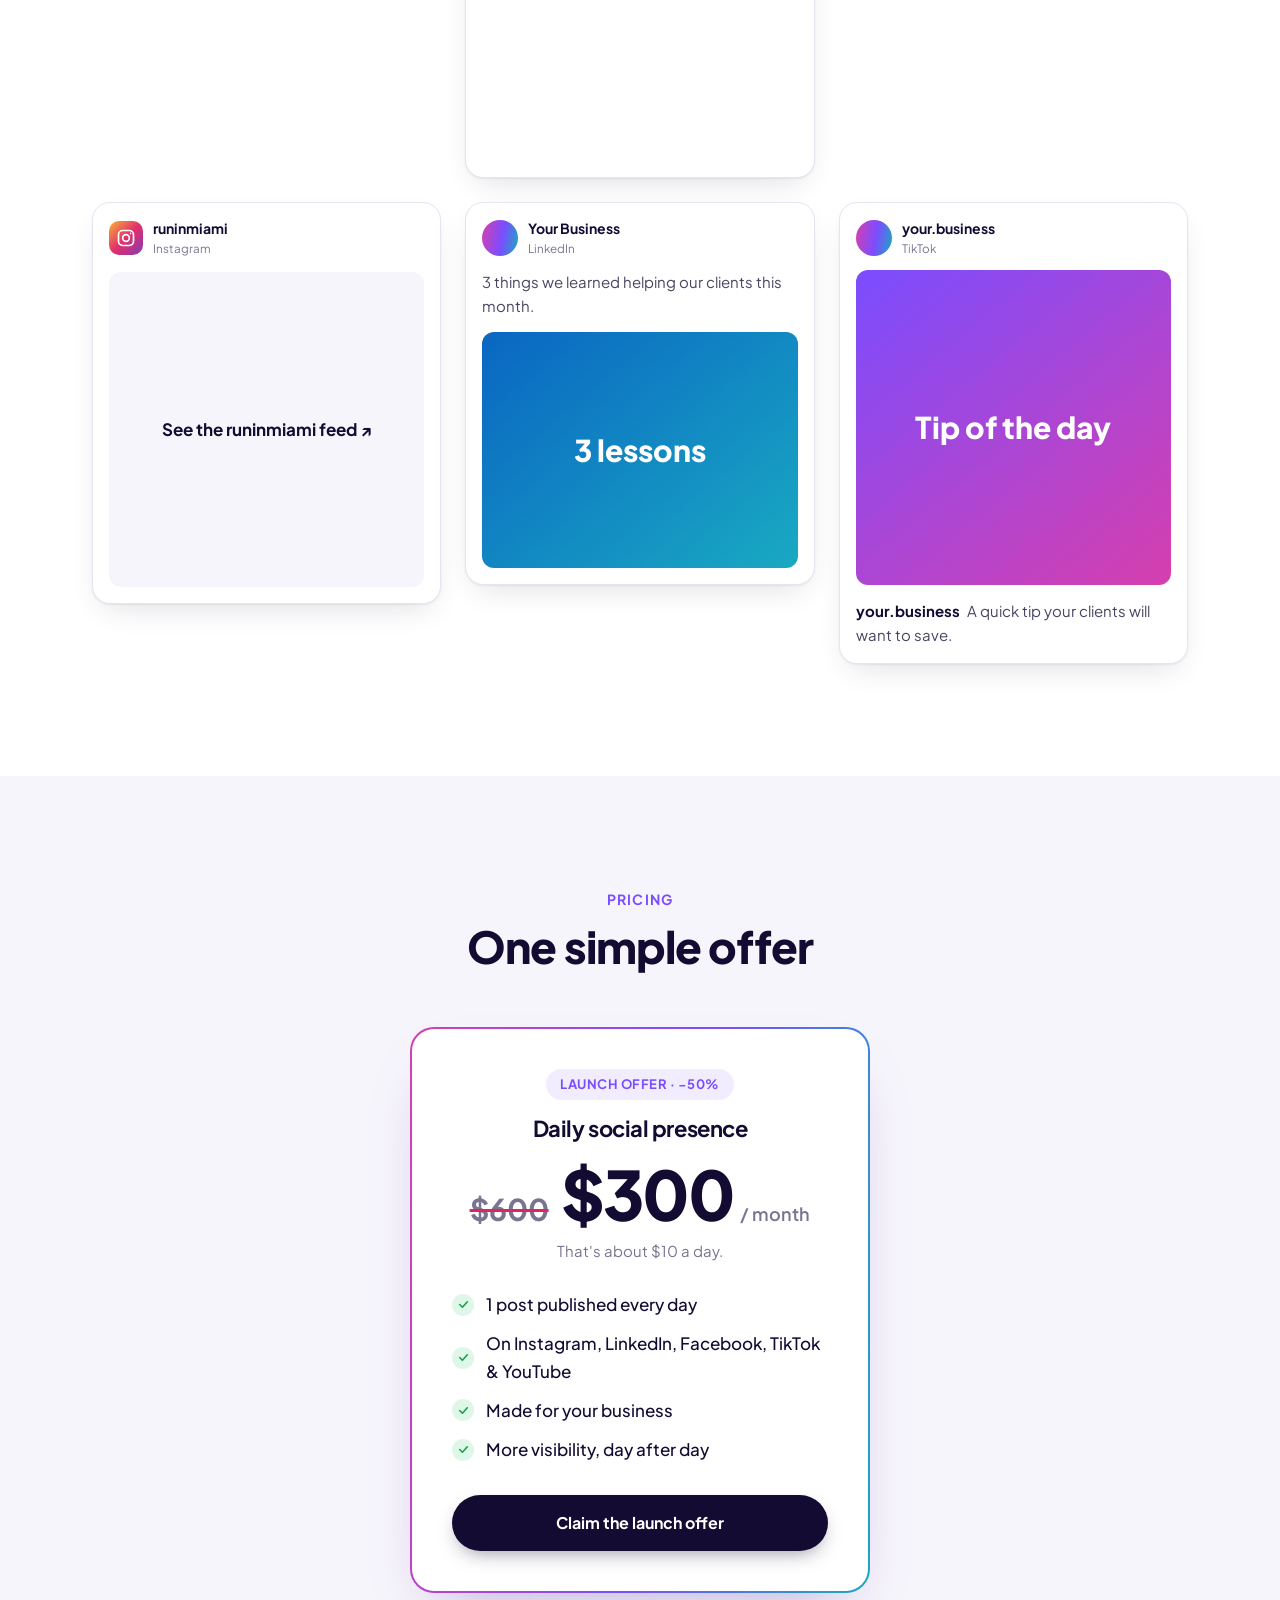
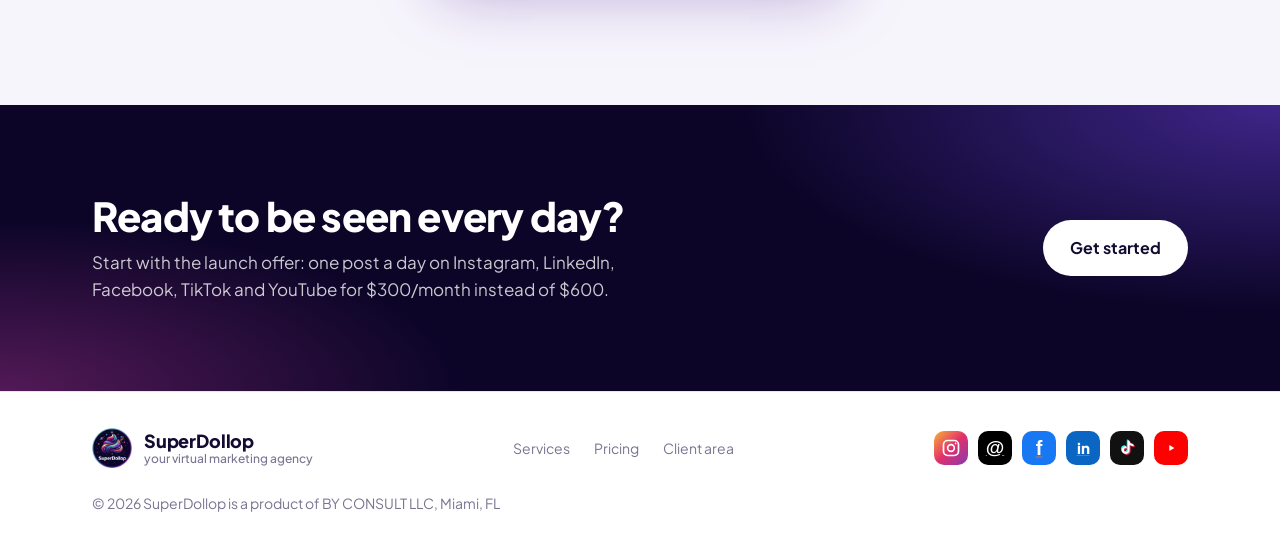
==== commit fae93f66: "Name BY CONSULT LLC as the company behind SuperDollop Footer on the home and contact pages now reads" ====
--- a/index.html
+++ b/index.html
@@ -16,9 +16,9 @@
   <link rel="preconnect" href="https://fonts.googleapis.com" />
   <link rel="preconnect" href="https://fonts.gstatic.com" crossorigin />
   <link href="https://fonts.googleapis.com/css2?family=Plus+Jakarta+Sans:wght@400;500;600;700;800&display=swap" rel="stylesheet" />
-  <link rel="stylesheet" href="styles.css?v=10" />
+  <link rel="stylesheet" href="styles.css?v=11" />
   <script type="application/ld+json">
-  {"@context":"https://schema.org","@type":"Organization","name":"SuperDollop","url":"https://prinzali143.github.io/superdollop/","logo":"https://prinzali143.github.io/superdollop/assets/logo.webp","sameAs":["https://www.instagram.com/superdollop.agency/","https://www.threads.com/@superdollop.agency","https://www.facebook.com/superdollop.agency","https://www.linkedin.com/company/superdollop","https://www.tiktok.com/@superdollop.agency","https://www.youtube.com/@superDollop.agency"]}
+  {"@context":"https://schema.org","@type":"Organization","name":"SuperDollop","url":"https://prinzali143.github.io/superdollop/","logo":"https://prinzali143.github.io/superdollop/assets/logo.webp","parentOrganization":{"@type":"Organization","name":"BY CONSULT LLC","address":{"@type":"PostalAddress","addressLocality":"Miami","addressRegion":"FL","addressCountry":"US"}},"sameAs":["https://www.instagram.com/superdollop.agency/","https://www.threads.com/@superdollop.agency","https://www.facebook.com/superdollop.agency","https://www.linkedin.com/company/superdollop","https://www.tiktok.com/@superdollop.agency","https://www.youtube.com/@superDollop.agency"]}
   </script>
 </head>
 <body>
@@ -286,11 +286,11 @@
           <li><a href="https://www.tiktok.com/@superdollop.agency" target="_blank" rel="noopener" aria-label="SuperDollop on TikTok" title="TikTok"><span class="net net-tt" aria-hidden="true"><svg viewBox="0 0 24 24"><path d="M14 4v10.5a3.5 3.5 0 1 1-3.5-3.5M14 4c.4 2.6 2.2 4.3 5 4.5" /></svg></span></a></li>
           <li><a href="https://www.youtube.com/@superDollop.agency" target="_blank" rel="noopener" aria-label="SuperDollop on YouTube" title="YouTube"><span class="net net-yt" aria-hidden="true"><svg viewBox="0 0 24 24"><path class="fill" d="M10 8.5v7l6-3.5z" /></svg></span></a></li>
       </ul>
-      <p>© <span id="year"></span> SuperDollop</p>
+      <p>© <span id="year"></span> SuperDollop is a product of BY CONSULT LLC, Miami, FL</p>
     </div>
   </footer>
 
-  <script src="config.js?v=5"></script>
+  <script src="config.js?v=7"></script>
   <script src="main.js?v=4"></script>
   <script async src="https://www.instagram.com/embed.js"></script>
 </body>
--- a/styles.css
+++ b/styles.css
@@ -401,6 +401,7 @@
 .field .check:has(input:checked) { border-color: var(--violet); background: var(--tint); }
 .check input { accent-color: var(--violet); width: 16px; height: 16px; margin: 0; }
 .hp { position: absolute; left: -9999px; width: 1px; height: 1px; opacity: 0; }
+.field-error { color: #b0204f; font-size: 14px; font-weight: 600; margin-top: -2px; }
 .form-error { color: #b0204f; font-weight: 600; font-size: 15px; }
 .form-note { font-size: 14px; color: var(--muted); text-align: center; }
 .form-note a { color: var(--ink); }
